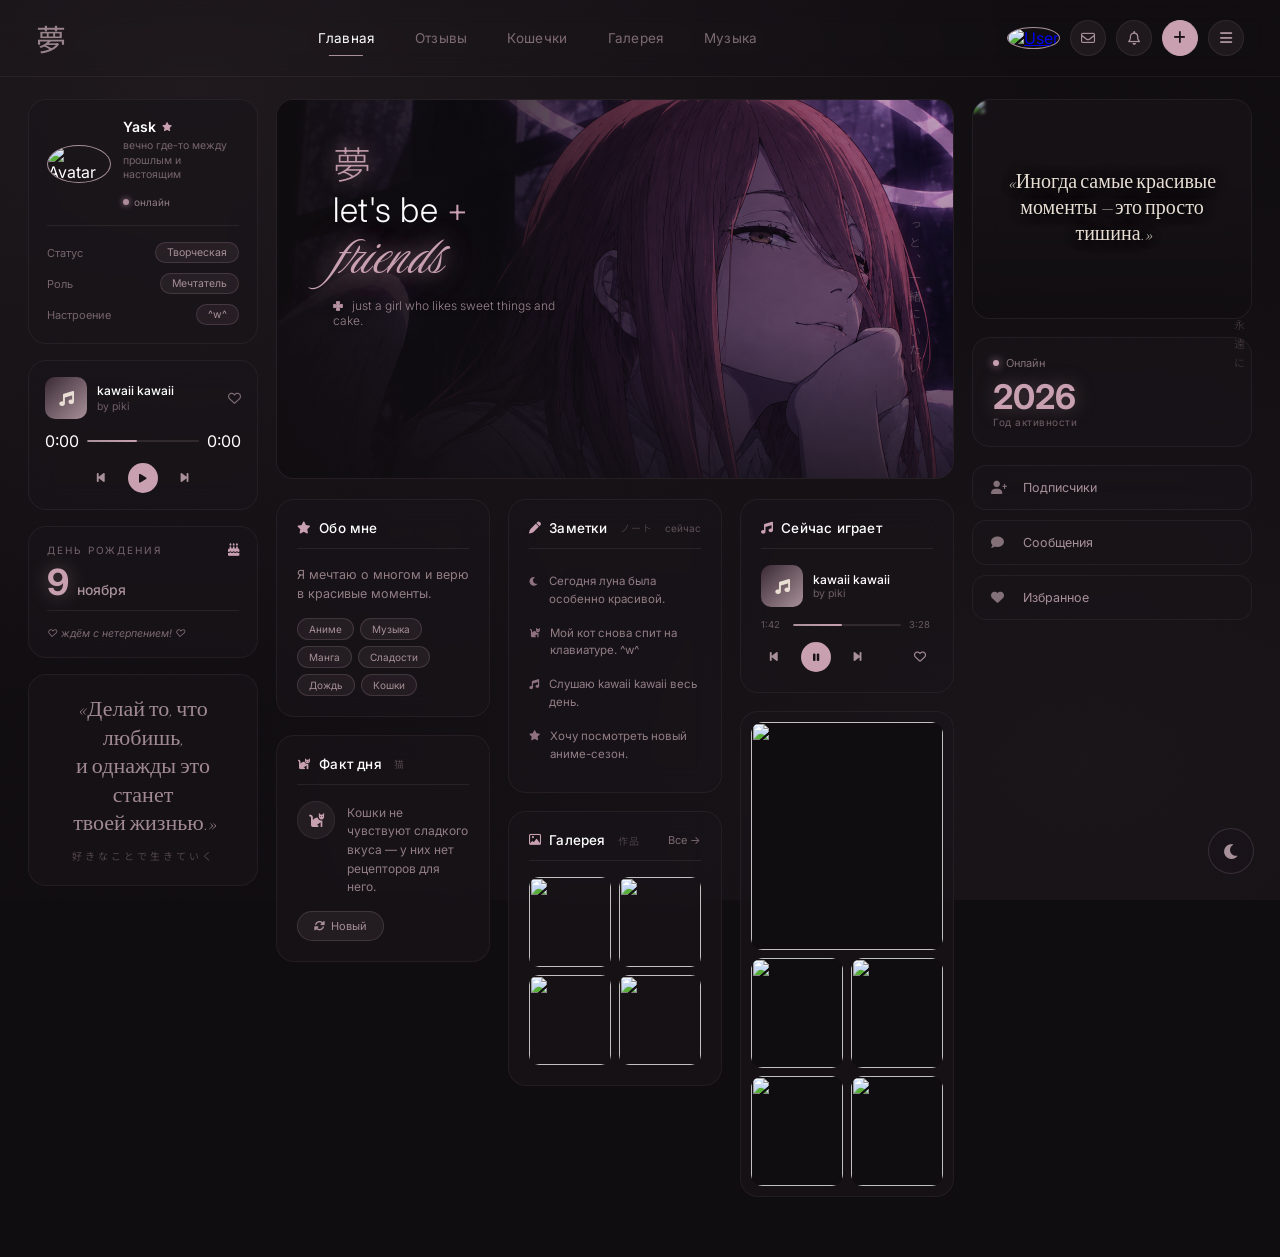
==== index.html @ bf07553a "Initial deploy" ====
<!DOCTYPE html>
<html lang="ru">
<head>
    <meta charset="UTF-8">
    <meta name="viewport" content="width=device-width, initial-scale=1.0">
    <title>yask.ru</title>
    <link rel="stylesheet" href="style.css">
    <link rel="stylesheet" href="https://cdnjs.cloudflare.com/ajax/libs/font-awesome/6.0.0/css/all.min.css">
<link href="https://fonts.googleapis.com/css2?family=Inter:wght@300;400;500;600;700;800&family=Luxurious+Script&family=Noto+Sans+JP:wght@300;400;500;700&family=Montserrat:ital,wght@0,300;0,400;0,500;1,300;1,400&display=swap" rel="stylesheet"></head>
<body>

    <!-- ВЕРХНЕЕ МЕНЮ -->
    <header class="top-nav">
        <div class="nav-logo">夢</div>
        <nav class="nav-links">
            <a href="index.html" class="active">Главная</a>
            <a href="feedback.html">Отзывы</a>
            <a href="cats.html">Кошечки</a>
            <a href="works.html">Галерея</a>
            <a href="music.html">Музыка</a>
        </nav>
        <div class="nav-icons-right">
            <a href="https://t.me/yaskim" target="_blank" class="nav-user">
                <img src="https://i.pinimg.com/736x/97/19/ef/9719ef5065170cc64667f3db2b44e492.jpg" alt="User">
            </a>
            <button class="nav-icon-btn"><i class="fa-regular fa-envelope"></i></button>
            <button class="nav-icon-btn"><i class="fa-regular fa-bell"></i></button>
            <button class="nav-icon-btn accent"><i class="fa-solid fa-plus"></i></button>
            <button class="nav-icon-btn"><i class="fa-solid fa-bars"></i></button>
        </div>
    </header>

    <!-- ОСНОВНАЯ СЕТКА -->
    <main class="layout">

        <!-- ЛЕВАЯ КОЛОНКА -->
        <aside class="col-left">

            <!-- Профиль -->
            <div class="card profile-card">
                <div class="profile-top">
                    <div class="profile-avatar">
                        <img src="https://i.pinimg.com/736x/97/19/ef/9719ef5065170cc64667f3db2b44e492.jpg" alt="Avatar">
                    </div>
                    <div class="profile-info">
                        <h3 class="profile-name">Yask <i class="fa-solid fa-star"></i></h3>
                        <p class="profile-sub">вечно где-то между<br>прошлым и настоящим</p>
                        <span class="profile-online"><span class="dot"></span> онлайн</span>
                    </div>
                </div>
                <div class="profile-rows">
                    <div class="profile-row">
                        <span class="profile-label">Статус</span>
                        <span class="profile-tag">Творческая</span>
                    </div>
                    <div class="profile-row">
                        <span class="profile-label">Роль</span>
                        <span class="profile-tag">Мечтатель</span>
                    </div>
                    <div class="profile-row">
                        <span class="profile-label">Настроение</span>
                        <span class="profile-tag">^w^</span>
                    </div>
                </div>
            </div>

            <!-- Мини-плеер -->
            <div class="card mini-player" id="player1">
    <div class="mini-player-top">
        <div class="mini-player-cover"><i class="fa-solid fa-music"></i></div>
        <div class="mini-player-info">
            <span class="mini-player-title">kawaii kawaii</span>
            <span class="mini-player-artist">by piki</span>
        </div>
        <button class="icon-heart" data-heart><i class="fa-regular fa-heart"></i></button>
    </div>
    <div class="mini-player-progress">
        <span class="time-current">0:00</span>
        <div class="progress-bar" data-progress>
            <div class="progress-fill" data-fill></div>
        </div>
        <span class="time-total">0:00</span>
    </div>
    <div class="mini-player-controls">
        <button data-rewind><i class="fa-solid fa-backward-step"></i></button>
        <button class="play-main" data-play><i class="fa-solid fa-play"></i></button>
        <button data-forward><i class="fa-solid fa-forward-step"></i></button>
    </div>
    <audio data-audio src="music.mp3" preload="metadata"></audio>
</div>
            <!-- День рождения -->
            <div class="card birthday-card">
                <div class="birthday-header">
                    <span class="birthday-label-top">День рождения</span>
                    <i class="fa-solid fa-cake-candles"></i>
                </div>
                <div class="birthday-body">
                    <span class="birthday-day">9</span>
                    <span class="birthday-month">ноября</span>
                </div>
                <div class="birthday-footer">
                    <span class="birthday-hint">♡ ждём с нетерпением! ♡</span>
                </div>
            </div>

            <!-- Цитата -->
            <div class="card quote-card">
                <p class="quote-text">«Делай то, что любишь,<br>и однажды это станет<br>твоей жизнью.»</p>
                <p class="quote-jp">好きなことで生きていく</p>
            </div>

        </aside>

        <!-- ЦЕНТР -->
        <section class="col-center">

            <!-- HERO -->
            <div class="card hero-card">
                <div class="hero-image">
                    <img src="angel.png" alt="Anime Girl">
                </div>
                <div class="hero-overlay"></div>
                <div class="hero-content">
                    <span class="hero-kanji">夢</span>
                    <h1 class="hero-title">
                        let's be <span class="plus">+</span><br>
                        <em>friends</em>
                    </h1>
                    <p class="hero-desc">
                        <i class="fa-solid fa-clover"></i> just a girl who likes sweet things and cake.
                    </p>
                </div>
                <span class="hero-jp-vertical">ずっと、一緒にいたい</span>
            </div>

            <!-- СЕТКА КАРТОЧЕК — 3 независимые колонки -->
            <div class="cards-grid">

                <!-- Колонка 1 -->
                <div class="cards-col">
                    <div class="card about-card">
                        <div class="card-header">
                            <h3><i class="fa-solid fa-star"></i> Обо мне</h3>
                        </div>
                        <p class="card-text">Я мечтаю о многом и верю в красивые моменты.</p>
                        <div class="tag-row">
                            <span class="tag">Аниме</span>
                            <span class="tag">Музыка</span>
                            <span class="tag">Манга</span>
                            <span class="tag">Сладости</span>
                            <span class="tag">Дождь</span>
                            <span class="tag">Кошки</span>
                        </div>
                    </div>

                    <div class="card fact-card">
                        <div class="card-header">
                            <h3><i class="fa-solid fa-cat"></i> Факт дня <span class="jp-small">猫</span></h3>
                        </div>
                        <div class="fact-content">
                            <div class="fact-icon"><i class="fa-solid fa-cat"></i></div>
                            <p id="catFact" class="fact-text">Загрузка...</p>
                        </div>
                        <button id="newFactBtn" class="mini-btn">
                            <i class="fa-solid fa-rotate"></i> Новый
                        </button>
                    </div>
                </div>

                <!-- Колонка 2 -->
                <div class="cards-col">
                    <div class="card notes-card">
                        <div class="card-header">
                            <h3><i class="fa-solid fa-pen"></i> Заметки <span class="jp-small">ノート</span></h3>
                            <span class="mood-date">сейчас</span>
                        </div>
                        <ul class="notes-list">
                            <li><i class="fa-solid fa-moon"></i><span>Сегодня луна была особенно красивой.</span></li>
                            <li><i class="fa-solid fa-cat"></i><span>Мой кот снова спит на клавиатуре. ^w^</span></li>
                            <li><i class="fa-solid fa-music"></i><span>Слушаю kawaii kawaii весь день.</span></li>
                            <li><i class="fa-solid fa-star"></i><span>Хочу посмотреть новый аниме-сезон.</span></li>
                        </ul>
                    </div>

                    <div class="card gallery-mini-card">
                        <div class="card-header">
                            <h3><i class="fa-regular fa-image"></i> Галерея <span class="jp-small">作品</span></h3>
                            <a href="works.html">Все →</a>
                        </div>
                        <div class="gallery-mini">
                            <img src="https://i.pinimg.com/736x/92/74/35/927435e7ad4c301eea0b18de6740e740.jpg" alt="">
                            <img src="catt.jpg" alt="">
                            <img src="https://i.pinimg.com/736x/71/31/e2/7131e2a60fdc64a0f6c1dd07cbc8ec4d.jpg" alt="">
                            <img src="https://i.pinimg.com/1200x/ab/93/06/ab9306bd7a73b975d4379823caff45ff.jpg" alt="">
                        </div>
                    </div>
                </div>

                <!-- Колонка 3 -->
                <div class="cards-col">
                    <div class="card music-card">
                        <div class="card-header">
                            <h3><i class="fa-solid fa-music"></i> Сейчас играет</h3>
                        </div>
                        <div class="music-info">
                            <div class="music-cover"><i class="fa-solid fa-music"></i></div>
                            <div>
                                <span class="music-title">kawaii kawaii</span>
                                <span class="music-artist">by piki</span>
                            </div>
                        </div>
                        <div class="music-progress">
                            <span class="time">1:42</span>
                            <div class="progress-bar"><div class="progress-fill"></div></div>
                            <span class="time">3:28</span>
                        </div>
                        <div class="music-controls">
                            <button><i class="fa-solid fa-backward-step"></i></button>
                            <button class="play-main"><i class="fa-solid fa-pause"></i></button>
                            <button><i class="fa-solid fa-forward-step"></i></button>
                            <button class="heart-btn"><i class="fa-regular fa-heart"></i></button>
                        </div>
                    </div>

                    <div class="card media-card">
                        <div class="media-collage">
                            <img src="https://i.pinimg.com/736x/86/98/aa/8698aa00cd136ac34e628525097d9b67.jpg" alt="">
                            <img src="https://i.pinimg.com/736x/39/50/83/395083543940bdd0cf8cd9ce36986295.jpg" alt="">
                            <img src="https://i.pinimg.com/736x/ca/0b/49/ca0b498acf1d50328a1e82da1fd59455.jpg" alt="">
                            <img src="https://i.pinimg.com/736x/41/4c/36/414c36d285d39fd68883fa45a52402f0.jpg" alt="">
                            <img src="https://i.pinimg.com/736x/54/f7/b5/54f7b5b711bfaa30ad44fefb198fc1ca.jpg" alt="">
                        </div>
                    </div>
                </div>

            </div>
        </section>

        <!-- ПРАВАЯ КОЛОНКА -->
        <aside class="col-right">

            <!-- Карточка-цитата с картинкой -->
            <div class="card side-quote-card">
                <img src="https://i.pinimg.com/1200x/50/18/bb/5018bb7fb9d5b1cc622db67d7bb0ca31.jpg" alt="">
                <div class="side-quote-overlay"></div>
                <p class="side-quote-text">«Иногда самые красивые моменты — это просто тишина.»</p>
            </div>

            <!-- Статус -->
            <div class="card stats-card">
                <div class="stats-row">
                    <span class="stats-dot"></span>
                    <span class="stats-label">Онлайн</span>
                </div>
                <div class="stats-big">
                    <span class="stats-num">2026</span>
                    <span class="stats-sub">Год активности</span>
                </div>
            </div>

            <!-- Кнопки -->
            <div class="side-actions">
                <button class="side-action">
                    <i class="fa-solid fa-user-plus"></i>
                    <span>Подписчики</span>
                </button>
                <button class="side-action">
                    <i class="fa-solid fa-comment"></i>
                    <span>Сообщения</span>
                </button>
                <button class="side-action">
                    <i class="fa-solid fa-heart"></i>
                    <span>Избранное</span>
                </button>
            </div>

            <!-- Вертикальный текст -->
            <div class="side-vertical-jp">永遠に</div>

        </aside>

    </main>

    <!-- Мобильное меню -->
    <aside class="mobile-nav">
        <a href="index.html" class="active"><i class="fa-solid fa-house"></i></a>
        <a href="feedback.html"><i class="fa-solid fa-comment-dots"></i></a>
        <a href="cats.html"><i class="fa-solid fa-paw"></i></a>
        <a href="works.html"><i class="fa-solid fa-feather"></i></a>
        <a href="music.html"><i class="fa-solid fa-music"></i></a>
    </aside>

    <div id="themeToggle" title="Сменить тему">
        <i class="fa-solid fa-moon" id="themeIcon"></i>
    </div>

    <button id="scrollTop" title="Наверх">
        <i class="fa-solid fa-arrow-up"></i>
    </button>

    <script src="script.js"></script>
</body>
</html>
---- style.css ----
/* ============================================ */
/* ПАЛИТРА — тёмная японская эстетика          */
/* ============================================ */
:root {
    --midnight:   #1a1418;
    --twilight:   #3a2a35;
    --lavender:   #a89098;
    --rose:       #c8a0b0;
    --cream:      #e8ded4;

    --dark-bg:    #100d10;
    --dark-card:  #1a141a;
    --dark-border:#2a2028;

    --card-bg:    rgba(26, 20, 26, 0.65);
    --card-border:rgba(200, 168, 180, 0.08);
    --card-radius:18px;

    --border-soft:  rgba(200, 168, 180, 0.1);
    --border-hover: rgba(200, 168, 180, 0.18);
    --tint-soft:    rgba(200, 168, 180, 0.08);
    --tint-hover:   rgba(200, 168, 180, 0.15);
    --tint-strong:  rgba(200, 168, 180, 0.25);
    --overlay-dark: rgba(16, 13, 16, 0.9);
    --overlay-mid:  rgba(16, 13, 16, 0.5);
    --overlay-soft: rgba(16, 13, 16, 0.85);
}

* {
    margin: 0;
    padding: 0;
    box-sizing: border-box;
    font-family: 'Inter', sans-serif;
}

body {
    background: var(--dark-bg);
    background-image:
        radial-gradient(ellipse at 15% 10%, rgba(200, 160, 176, 0.08) 0%, transparent 55%),
        radial-gradient(ellipse at 85% 85%, rgba(168, 144, 152, 0.06) 0%, transparent 55%);
    background-attachment: fixed;
    color: #fff;
    min-height: 100vh;
    overflow-x: hidden;
    position: relative;
}

body::before {
    content: '';
    position: fixed;
    inset: 0;
    pointer-events: none;
    z-index: 1;
    opacity: 0.35;
    background-image: url("data:image/svg+xml;utf8,<svg xmlns='http://www.w3.org/2000/svg' width='120' height='120'><filter id='n'><feTurbulence type='fractalNoise' baseFrequency='0.9' numOctaves='2' stitchTiles='stitch'/><feColorMatrix values='0 0 0 0 0.78 0 0 0 0 0.62 0 0 0 0 0.68 0 0 0 0.06 0'/></filter><rect width='100%' height='100%' filter='url(%23n)'/></svg>");
    mix-blend-mode: overlay;
}

/* ============================================ */
/* ВЕРХНЕЕ МЕНЮ                                */
/* ============================================ */
.top-nav {
    display: flex;
    justify-content: space-between;
    align-items: center;
    padding: 16px 36px;
    background: transparent;
    border-bottom: 1px solid var(--card-border);
    position: sticky;
    top: 0;
    z-index: 1000;
    backdrop-filter: blur(12px);
}

.nav-logo {
    font-family: 'Noto Sans JP', serif;
    font-size: 30px;
    color: var(--lavender);
    opacity: 0.9;
    font-weight: 400;
    letter-spacing: 2px;
}

.nav-links { display: flex; gap: 40px; }

.nav-links a {
    color: var(--lavender);
    text-decoration: none;
    font-size: 13.5px;
    font-weight: 400;
    padding: 8px 0;
    position: relative;
    transition: 0.3s;
    opacity: 0.7;
    letter-spacing: 0.3px;
}

.nav-links a:hover, .nav-links a.active { color: #fff; opacity: 1; }

.nav-links a::after {
    content: '';
    position: absolute;
    bottom: -2px;
    left: 50%;
    transform: translateX(-50%);
    width: 0;
    height: 1px;
    background: var(--lavender);
    transition: 0.3s;
}

.nav-links a:hover::after, .nav-links a.active::after { width: 60%; }

.nav-icons-right { display: flex; align-items: center; gap: 10px; }

.nav-icon-btn {
    width: 36px; height: 36px;
    border-radius: 50%;
    background: var(--tint-soft);
    border: 1px solid var(--border-soft);
    color: var(--lavender);
    font-size: 14px;
    cursor: pointer;
    display: flex; align-items: center; justify-content: center;
    transition: 0.3s;
}

.nav-icon-btn:hover {
    background: var(--tint-hover);
    color: #fff;
}

.nav-icon-btn.accent {
    background: var(--rose);
    color: var(--midnight);
    border-color: var(--rose);
}

.nav-user img {
    width: 36px; height: 36px;
    border-radius: 50%;
    border: 1.5px solid var(--lavender);
    object-fit: cover;
}

/* ============================================ */
/* ОСНОВНАЯ СЕТКА                              */
/* ============================================ */
.layout {
    display: grid;
    grid-template-columns: 240px 1fr 320px;
    gap: 22px;
    padding: 24px 36px 60px;
    max-width: 1700px;
    margin: 0 auto;
    align-items: start;
    position: relative;
    z-index: 2;
}

/* ============================================ */
/* КАРТОЧКА                                    */
/* ============================================ */
.card {
    background: var(--card-bg);
    border: 1px solid var(--card-border);
    border-radius: var(--card-radius);
    padding: 20px;
    backdrop-filter: blur(14px);
    transition: 0.4s;
    position: relative;
    overflow: hidden;
    display: flex;
    flex-direction: column;
}

.card:hover {
    border-color: var(--border-hover);
    box-shadow: 0 0 30px rgba(200, 160, 176, 0.06);
}

.card-header {
    display: flex;
    justify-content: space-between;
    align-items: center;
    padding-bottom: 12px;
    margin-bottom: 16px;
    border-bottom: 1px solid var(--border-soft);
}

.card-header h3 {
    font-size: 13.5px;
    font-weight: 500;
    color: #fff;
    display: flex; align-items: center; gap: 8px;
    letter-spacing: 0.2px;
}

.card-header h3 i { color: var(--rose); font-size: 12px; }

.card-header a {
    color: var(--lavender);
    text-decoration: none;
    font-size: 11px;
    font-weight: 400;
    opacity: 0.7;
    transition: 0.3s;
}

.card-header a:hover { color: var(--rose); opacity: 1; }

.jp-small {
    font-family: 'Noto Sans JP', serif;
    color: var(--lavender);
    font-size: 10px;
    opacity: 0.5;
    font-weight: 300;
    margin-left: 4px;
    letter-spacing: 1px;
}

.card-text {
    color: var(--lavender);
    font-size: 12.5px;
    line-height: 1.55;
    margin-bottom: 14px;
    opacity: 0.85;
}

/* ============================================ */
/* ЛЕВАЯ КОЛОНКА                               */
/* ============================================ */
.col-left { display: flex; flex-direction: column; gap: 16px; }

.profile-card { padding: 18px; }

.profile-top {
    display: flex;
    gap: 12px;
    align-items: center;
    margin-bottom: 16px;
    padding-bottom: 16px;
    border-bottom: 1px solid var(--border-soft);
}

.profile-avatar img {
    width: 54px; height: 54px;
    border-radius: 50%;
    border: 1.5px solid var(--lavender);
    object-fit: cover;
}

.profile-name {
    font-size: 14px;
    font-weight: 600;
    color: #fff;
    margin-bottom: 4px;
    display: flex; align-items: center; gap: 6px;
}

.profile-name i { font-size: 9px; color: var(--rose); }

.profile-sub {
    font-size: 10.5px;
    color: var(--lavender);
    opacity: 0.65;
    line-height: 1.4;
    margin-bottom: 6px;
}

.profile-online {
    font-size: 10px;
    color: var(--lavender);
    display: inline-flex;
    align-items: center;
    gap: 5px;
    opacity: 0.85;
}

.profile-online .dot {
    width: 6px; height: 6px;
    border-radius: 50%;
    background: var(--rose);
    box-shadow: 0 0 6px var(--rose);
    animation: dotPulse 2s infinite;
}

@keyframes dotPulse {
    0%, 100% { opacity: 1; box-shadow: 0 0 6px var(--rose); }
    50%      { opacity: 0.5; box-shadow: 0 0 12px var(--rose); }
}

.profile-rows { display: flex; flex-direction: column; gap: 10px; }

.profile-row {
    display: flex;
    justify-content: space-between;
    align-items: center;
}

.profile-label { font-size: 11px; color: var(--lavender); opacity: 0.65; }

.profile-tag {
    background: var(--tint-soft);
    color: var(--lavender);
    font-size: 10.5px;
    font-weight: 400;
    padding: 3px 11px;
    border-radius: 12px;
    border: 1px solid var(--border-hover);
}

/* Мини-плеер */
.mini-player { padding: 16px; }

.mini-player-top {
    display: flex; align-items: center; gap: 10px;
    margin-bottom: 12px;
}

.mini-player-cover {
    width: 42px; height: 42px;
    border-radius: 10px;
    background: linear-gradient(135deg, var(--twilight), var(--lavender));
    display: flex; align-items: center; justify-content: center;
    color: var(--cream);
    font-size: 15px;
    flex-shrink: 0;
}

.mini-player-info { display: flex; flex-direction: column; gap: 2px; flex: 1; }

.mini-player-title { color: #fff; font-size: 12px; font-weight: 500; }
.mini-player-artist { color: var(--lavender); font-size: 10.5px; opacity: 0.6; }

.icon-heart {
    background: transparent;
    border: none;
    color: var(--lavender);
    font-size: 13px;
    cursor: pointer;
    opacity: 0.7;
    transition: 0.3s;
}

.icon-heart:hover { color: var(--rose); opacity: 1; }

.mini-player-progress, .music-progress {
    display: flex; align-items: center; gap: 8px;
    margin-bottom: 12px;
}

.time { font-size: 9.5px; color: var(--lavender); opacity: 0.55; min-width: 24px; }

.progress-bar {
    flex: 1;
    height: 2px;
    background: var(--tint-hover);
    border-radius: 10px;
    overflow: hidden;
}

.progress-fill {
    width: 45%;
    height: 100%;
    background: linear-gradient(90deg, var(--lavender), var(--rose));
    border-radius: 10px;
}

.mini-player-controls, .music-controls {
    display: flex; align-items: center; justify-content: center; gap: 14px;
}

.mini-player-controls button, .music-controls button {
    background: transparent;
    border: none;
    color: var(--lavender);
    font-size: 12px;
    cursor: pointer;
    width: 26px; height: 26px;
    border-radius: 50%;
    display: flex; align-items: center; justify-content: center;
    transition: 0.3s;
}

.mini-player-controls button:hover, .music-controls button:hover {
    color: #fff;
}

.mini-player-controls .play-main, .music-controls .play-main {
    background: var(--rose);
    color: var(--midnight);
    width: 30px; height: 30px;
    font-size: 10px;
}

.mini-player-controls .play-main:hover, .music-controls .play-main:hover {
    background: var(--lavender);
    color: var(--midnight);
}

/* День рождения */
.birthday-card { padding: 16px 18px; }

.birthday-header {
    display: flex; justify-content: space-between; align-items: center;
    margin-bottom: 8px;
}

.birthday-label-top {
    font-size: 10px;
    letter-spacing: 2px;
    text-transform: uppercase;
    color: var(--lavender);
    opacity: 0.65;
    font-weight: 400;
}

.birthday-header i { color: var(--rose); font-size: 13px; }

.birthday-body {
    display: flex; align-items: baseline; gap: 8px;
    margin-bottom: 10px;
}

.birthday-day {
    font-size: 36px;
    font-weight: 700;
    color: var(--rose);
    line-height: 1;
    text-shadow: 0 0 20px rgba(200, 160, 176, 0.4);
}

.birthday-month { font-size: 14px; font-weight: 500; color: var(--lavender); }

.birthday-footer { padding-top: 10px; border-top: 1px solid var(--border-soft); }

.birthday-hint { font-size: 10.5px; color: var(--lavender); opacity: 0.7; font-style: italic; }

/* Цитата */
.quote-card { text-align: center; padding: 22px 16px; }

.quote-text {
    font-family: 'Luxurious Script', cursive;
    font-size: 22px;
    color: var(--lavender);
    line-height: 1.3;
    margin-bottom: 8px;
    opacity: 0.95;
    font-weight: 400;
}

.quote-jp {
    font-family: 'Noto Sans JP', serif;
    font-size: 10px;
    color: var(--lavender);
    opacity: 0.4;
    letter-spacing: 3px;
}

/* ============================================ */
/* ЦЕНТР                                       */
/* ============================================ */
.col-center { display: flex; flex-direction: column; gap: 20px; min-width: 0; }

/* HERO */
.hero-card {
    position: relative;
    height: 380px;
    padding: 0;
    overflow: hidden;
    display: flex;
    align-items: center;
}

.hero-image { position: absolute; inset: 0; z-index: 1; }

.hero-image img {
    width: 100%; height: 100%;
    object-fit: cover;
    object-position: center 25%;
}

.hero-overlay {
    position: absolute; inset: 0; z-index: 2;
    background:
        linear-gradient(90deg,
            rgba(16, 13, 16, 0.95) 0%,
            rgba(16, 13, 16, 0.65) 35%,
            rgba(16, 13, 16, 0.15) 60%,
            transparent 80%),
        linear-gradient(180deg, transparent 60%, rgba(16, 13, 16, 0.6) 100%);
}

.hero-content {
    position: relative;
    z-index: 3;
    padding: 44px 0 44px 56px;
    max-width: 42%;
    margin-right: auto;
}

.hero-kanji {
    font-family: 'Noto Sans JP', serif;
    font-size: 38px;
    color: var(--rose);
    opacity: 0.95;
    display: block;
    margin-bottom: 10px;
    font-weight: 300;
    line-height: 1;
    text-shadow:
        0 0 20px rgba(200, 160, 176, 0.55),
        0 0 40px rgba(200, 160, 176, 0.25),
        0 2px 8px rgba(0, 0, 0, 0.6);

}
.hero-title {
    font-size: 34px;
    line-height: 1.05;
    font-weight: 300;
    color: #fff;
    margin-bottom: 14px;
    letter-spacing: 0.5px;

}

.hero-title .plus {
    font-weight: 300;
    color: var(--rose);
}

.hero-title em {
    font-family: 'Luxurious Script', cursive;
    font-style: normal;
    font-weight: 400;
    color: var(--rose);
    font-size: 64px;
    line-height: 0.85;
    display: inline-block;
    margin-top: 2px;
    text-shadow:
        0 0 22px rgba(200, 160, 176, 0.75),
        0 0 45px rgba(200, 160, 176, 0.35),
        0 2px 12px rgba(0, 0, 0, 0.5);
}

.hero-desc {
    font-size: 12px;
    color: var(--lavender);
    opacity: 0.9;
    font-weight: 300;
    text-shadow: 0 1px 8px rgba(0, 0, 0, 0.6);
}

.hero-desc i { color: var(--rose); margin-right: 6px; font-size: 10px; }

.hero-jp-vertical {
    position: absolute;
    right: 30px;
    top: 50%;
    transform: translateY(-50%);
    writing-mode: vertical-rl;
    font-family: 'Noto Sans JP', serif;
    font-size: 12px;
    color: var(--lavender);
    opacity: 0.5;
    letter-spacing: 6px;
    z-index: 3;
    font-weight: 300;
}

/* ============================================ */
/* СЕТКА КАРТОЧЕК — 3 независимые колонки       */
/* ============================================ */
.cards-grid {
    display: grid;
    grid-template-columns: repeat(3, 1fr);
    gap: 18px;
    align-items: start;
}

.cards-col {
    display: flex;
    flex-direction: column;
    gap: 18px;
    min-width: 0;
}

.cards-col .card {
    width: 100%;
}

/* Обо мне */
.tag-row { display: flex; flex-wrap: wrap; gap: 6px; }

.tag {
    background: var(--tint-soft);
    color: var(--lavender);
    font-size: 10px;
    font-weight: 400;
    padding: 4px 11px;
    border-radius: 20px;
    border: 1px solid var(--border-hover);
    transition: 0.3s;
    cursor: pointer;
}

.tag:hover {
    background: rgba(200, 160, 176, 0.2);
    color: var(--rose);
    border-color: rgba(200, 160, 176, 0.4);
}

/* Медиа */
.media-card {
    padding: 10px;
    justify-content: center;
}

.media-collage {
    display: grid;
    grid-template-columns: 1fr 1fr;
    grid-auto-rows: 110px;
    gap: 8px;
}

.media-collage img {
    width: 100%;
    height: 100%;
    object-fit: cover;
    border-radius: 12px;
    transition: 0.4s;
    cursor: pointer;
    display: block;
    background: var(--dark-bg);
}

.media-collage img:hover {
    opacity: 0.85;
    transform: scale(1.02);
}

.media-collage img:nth-child(1) {
    grid-column: span 2;
    grid-row: span 2;
}

/* Музыка */
.music-info {
    display: flex; align-items: center; gap: 10px;
    margin-bottom: 12px;
}

.music-cover {
    width: 42px; height: 42px;
    border-radius: 10px;
    background: linear-gradient(135deg, var(--twilight), var(--lavender));
    display: flex; align-items: center; justify-content: center;
    color: var(--cream);
    font-size: 15px;
    flex-shrink: 0;
}

.music-title { display: block; color: #fff; font-size: 12px; font-weight: 500; }
.music-artist { display: block; color: var(--lavender); font-size: 10.5px; opacity: 0.6; }

.heart-btn { margin-left: auto; }

/* Факт дня */
.fact-card { display: flex; flex-direction: column; }

.fact-content {
    display: flex; align-items: flex-start; gap: 12px;
    margin-bottom: 14px;
    flex-grow: 1;
}

.fact-icon {
    width: 38px; height: 38px;
    border-radius: 50%;
    background: var(--tint-soft);
    border: 1px solid var(--border-soft);
    display: flex; align-items: center; justify-content: center;
    color: var(--rose);
    font-size: 15px;
    flex-shrink: 0;
}

.fact-text {
    font-size: 12px;
    color: var(--lavender);
    line-height: 1.55;
    padding-top: 3px;
    opacity: 0.85;
}

.mini-btn {
    background: var(--tint-soft);
    color: var(--lavender);
    border: 1px solid var(--border-hover);
    padding: 7px 16px;
    border-radius: 20px;
    font-size: 11px;
    font-weight: 400;
    cursor: pointer;
    display: inline-flex; align-items: center; gap: 6px;
    transition: 0.3s;
    align-self: flex-start;
}

.mini-btn:hover {
    background: rgba(200, 160, 176, 0.15);
    color: var(--rose);
    border-color: rgba(200, 160, 176, 0.35);
}

/* Заметки */
.notes-list { list-style: none; }

.notes-list li {
    display: flex; align-items: flex-start; gap: 10px;
    padding: 8px 0;
    font-size: 11.5px;
    color: var(--lavender);
    line-height: 1.55;
    opacity: 0.85;
}

.notes-list li i {
    color: var(--rose);
    font-size: 10px;
    margin-top: 3px;
    flex-shrink: 0;
    opacity: 0.8;
}

.mood-date { font-size: 10px; color: var(--lavender); opacity: 0.5; }

/* Галерея мини */
.gallery-mini {
    display: grid;
    grid-template-columns: repeat(2, 1fr);
    gap: 8px;
}

.gallery-mini img {
    width: 100%;
    height: 90px;
    object-fit: cover;
    border-radius: 10px;
    transition: 0.4s;
    cursor: pointer;
}

.gallery-mini img:hover {
    opacity: 0.85;
    transform: scale(1.03);
}

/* ============================================ */
/* ПРАВАЯ КОЛОНКА                              */
/* ============================================ */
.col-right {
    display: flex;
    flex-direction: column;
    gap: 18px;
    position: relative;
}

.side-quote-card {
    height: 220px;
    padding: 0;
    overflow: hidden;
    display: flex;
    align-items: flex-end;
    justify-content: center;
}

.side-quote-card img {
    position: absolute;
    inset: 0;
    width: 100%;
    height: 100%;
    object-fit: cover;
    z-index: 1;
    filter: blur(1.5px) brightness(0.65) saturate(0.9);
    transform: scale(1.05);   /* чтобы размытие не давало прозрачных краёв */
}

.side-quote-overlay {
    position: absolute;
    inset: 0;
    z-index: 2;
    background: linear-gradient(180deg, transparent 30%, var(--overlay-soft) 100%);
}

.side-quote-text {
    position: relative;
    z-index: 3;
    padding: 18px 20px;
    font-family: 'Luxurious Script', cursive;
    font-size: 20px;
    color: var(--cream);
    line-height: 1.3;
    text-align: center;
    opacity: 1;
    text-shadow: 0 1px 8px rgba(0, 0, 0, 0.7), 0 0 16px rgba(0, 0, 0, 0.4);
}

.stats-card { padding: 18px 20px; }

.stats-row {
    display: flex; align-items: center; gap: 7px;
    margin-bottom: 10px;
}

.stats-dot {
    width: 6px; height: 6px;
    border-radius: 50%;
    background: var(--rose);
    box-shadow: 0 0 8px var(--rose);
    animation: pulse 2s infinite;
}

@keyframes pulse {
    0%, 100% { opacity: 1; }
    50% { opacity: 0.4; }
}

.stats-label { font-size: 11px; color: var(--lavender); opacity: 0.75; }

.stats-big { display: flex; flex-direction: column; gap: 2px; }

.stats-num {
    font-size: 34px;
    font-weight: 700;
    color: var(--rose);
    line-height: 1;
    text-shadow: 0 0 20px rgba(200, 160, 176, 0.35);
}

.stats-sub {
    font-size: 10px;
    color: var(--lavender);
    opacity: 0.6;
    letter-spacing: 0.5px;
}

.side-actions { display: flex; flex-direction: column; gap: 10px; }

.side-action {
    display: flex; align-items: center; gap: 14px;
    padding: 14px 18px;
    background: var(--card-bg);
    border: 1px solid var(--card-border);
    border-radius: 14px;
    color: var(--lavender);
    font-size: 12.5px;
    font-weight: 400;
    cursor: pointer;
    transition: 0.3s;
    font-family: inherit;
    text-align: left;
    backdrop-filter: blur(14px);
}

.side-action i { font-size: 13px; opacity: 0.75; width: 18px; }

.side-action:hover {
    background: var(--tint-soft);
    border-color: var(--border-hover);
    color: #fff;
    transform: translateX(-3px);
}

.side-action:hover i { color: var(--rose); }

.side-vertical-jp {
    position: absolute;
    right: 4px;
    top: 42%;
    writing-mode: vertical-rl;
    font-family: 'Noto Sans JP', serif;
    font-size: 11px;
    color: var(--lavender);
    opacity: 0.35;
    letter-spacing: 8px;
    font-weight: 300;
    pointer-events: none;
    animation: floatSide 6s ease-in-out infinite;
}

@keyframes floatSide {
    0%, 100% { transform: translateY(0); opacity: 0.3; }
    50%      { transform: translateY(-8px); opacity: 0.5; }
}

/* ============================================ */
/* КНОПКИ СИСТЕМНЫЕ                            */
/* ============================================ */
#themeToggle {
    position: fixed;
    bottom: 26px; right: 26px;
    width: 46px; height: 46px;
    background: rgba(26, 20, 26, 0.85);
    backdrop-filter: blur(10px);
    border: 1px solid var(--border-hover);
    border-radius: 50%;
    display: flex; align-items: center; justify-content: center;
    cursor: pointer;
    z-index: 1000;
    transition: 0.3s;
}

#themeToggle i { color: var(--lavender); font-size: 17px; pointer-events: none; }
#themeToggle:hover { background: var(--lavender); }
#themeToggle:hover i { color: var(--midnight); }

#scrollTop {
    position: fixed;
    bottom: 88px; left: 26px;
    width: 40px; height: 40px;
    border-radius: 50%;
    background: var(--lavender);
    color: var(--midnight);
    border: none;
    cursor: pointer;
    display: none;
    align-items: center; justify-content: center;
    font-size: 14px;
    z-index: 999;
    transition: 0.3s;
}

#scrollTop:hover { background: var(--rose); }
#scrollTop.visible { display: flex; }

.mobile-nav { display: none; }

/* ============================================ */
/* СВЕТЛАЯ ТЕМА                                */
/* ============================================ */
body[data-theme="light"] {
    background: #fcfdf9;
    background-image:
        radial-gradient(ellipse at 15% 10%, rgba(220, 172, 194, 0.25) 0%, transparent 50%),
        radial-gradient(ellipse at 85% 85%, rgba(225, 162, 170, 0.2) 0%, transparent 50%);
    color: #6f595b;
}

body[data-theme="light"]::before { opacity: 0; }

body[data-theme="light"] .top-nav { border-bottom-color: rgba(111, 89, 91, 0.1); }

body[data-theme="light"] .card,
body[data-theme="light"] .side-action {
    background: rgba(250, 231, 207, 0.75);
    border-color: rgba(220, 172, 194, 0.3);
}

body[data-theme="light"] .nav-links a,
body[data-theme="light"] .nav-logo,
body[data-theme="light"] .profile-label,
body[data-theme="light"] .card-text,
body[data-theme="light"] .fact-text,
body[data-theme="light"] .notes-list li,
body[data-theme="light"] .mini-player-artist,
body[data-theme="light"] .music-artist,
body[data-theme="light"] .stats-label,
body[data-theme="light"] .stats-sub,
body[data-theme="light"] .side-action,
body[data-theme="light"] .time,
body[data-theme="light"] .mood-date,
body[data-theme="light"] .quote-text,
body[data-theme="light"] .profile-sub,
body[data-theme="light"] .birthday-label-top,
body[data-theme="light"] .birthday-month,
body[data-theme="light"] .birthday-hint,
body[data-theme="light"] .hero-desc {
    color: #6f595b;
}

body[data-theme="light"] .profile-name,
body[data-theme="light"] .mini-player-title,
body[data-theme="light"] .music-title,
body[data-theme="light"] .card-header h3,
body[data-theme="light"] .hero-title {
    color: #6f595b;
}

body[data-theme="light"] .profile-tag,
body[data-theme="light"] .tag,
body[data-theme="light"] .mini-btn {
    background: rgba(220, 172, 194, 0.2);
    color: #6f595b;
    border-color: rgba(220, 172, 194, 0.4);
}

body[data-theme="light"] #themeToggle {
    background: rgba(253, 253, 249, 0.9);
    border-color: rgba(220, 172, 194, 0.4);
}

body[data-theme="light"] #themeToggle i { color: #6f595b; }
body[data-theme="light"] #themeToggle:hover { background: #d19cb8; }
body[data-theme="light"] #themeToggle:hover i { color: #fcfdf9; }

/* ============================================ */
/* АДАПТАЦИЯ                                   */
/* ============================================ */
@media screen and (max-width: 1400px) {
    .layout { grid-template-columns: 230px 1fr 280px; gap: 18px; padding: 22px 28px 60px; }
}

@media screen and (max-width: 1200px) {
    .layout { grid-template-columns: 230px 1fr; }
    .col-right {
        grid-column: 1 / -1;
        flex-direction: row;
        flex-wrap: wrap;
    }
    .col-right > * { flex: 1; min-width: 240px; }
    .side-actions { flex-direction: row; }
    .side-vertical-jp { display: none; }
    .side-quote-card { height: 180px; }
}

@media screen and (max-width: 900px) {
    .cards-grid { grid-template-columns: repeat(2, 1fr); }
}

@media screen and (max-width: 768px) {
    .top-nav { display: none; }

    .mobile-nav {
        display: flex;
        position: fixed;
        bottom: 0; left: 0;
        width: 100%;
        height: 62px;
        background: rgba(26, 20, 26, 0.95);
        backdrop-filter: blur(20px);
        border-top: 1px solid var(--card-border);
        justify-content: space-around;
        align-items: center;
        z-index: 1000;
    }

    .mobile-nav a {
        color: var(--lavender);
        font-size: 20px;
        text-decoration: none;
        padding: 10px;
        opacity: 0.7;
        transition: 0.3s;
    }

    .mobile-nav a.active, .mobile-nav a:hover { color: var(--rose); opacity: 1; }

    .layout {
        grid-template-columns: 1fr;
        padding: 16px 16px 90px;
        gap: 16px;
    }

    .col-left { order: 2; }
    .col-center { order: 1; }
    .col-right { order: 3; flex-direction: column; }

    .cards-grid { grid-template-columns: 1fr; }

    .hero-card { height: 320px; }
    .hero-content { padding: 24px; max-width: 100%; }
    .hero-title { font-size: 26px; }
    .hero-title em { font-size: 46px; }
    .hero-kanji { font-size: 30px; }
    .hero-jp-vertical { display: none; }

    #themeToggle { bottom: 78px; right: 16px; width: 44px; height: 44px; }
    #scrollTop { bottom: 132px; left: 16px; width: 40px; height: 40px; }

    .side-actions { flex-direction: column; }
}
/* Тонкая декоративная полоска у карточек */
.card::before {
    content: '';
    position: absolute;
    top: 0;
    left: 20px;
    right: 20px;
    height: 1px;
    background: linear-gradient(90deg,
        transparent,
        rgba(200, 160, 176, 0.25),
        transparent);
    opacity: 0;
    transition: 0.5s;
    z-index: 2;
    pointer-events: none;
}

.card:hover::before {
    opacity: 1;
}
@keyframes glowPulse {
    0%, 100% {
        text-shadow:
            0 0 22px rgba(200, 160, 176, 0.75),
            0 0 45px rgba(200, 160, 176, 0.35),
            0 2px 12px rgba(0, 0, 0, 0.5);
    }
    50% {
        text-shadow:
            0 0 30px rgba(200, 160, 176, 0.95),
            0 0 60px rgba(200, 160, 176, 0.5),
            0 2px 12px rgba(0, 0, 0, 0.5);
    }
}

.hero-title em {
    animation: glowPulse 4s ease-in-out infinite;
}
/* Мягкое свечение снизу карточки при ховере */
.card::after {
    content: '';
    position: absolute;
    bottom: 0;
    left: 15%;
    right: 15%;
    height: 1px;
    background: linear-gradient(90deg,
        transparent,
        rgba(200, 160, 176, 0.5),
        transparent);
    opacity: 0;
    transition: 0.5s;
    pointer-events: none;
}

.card:hover::after {
    opacity: 1;
}
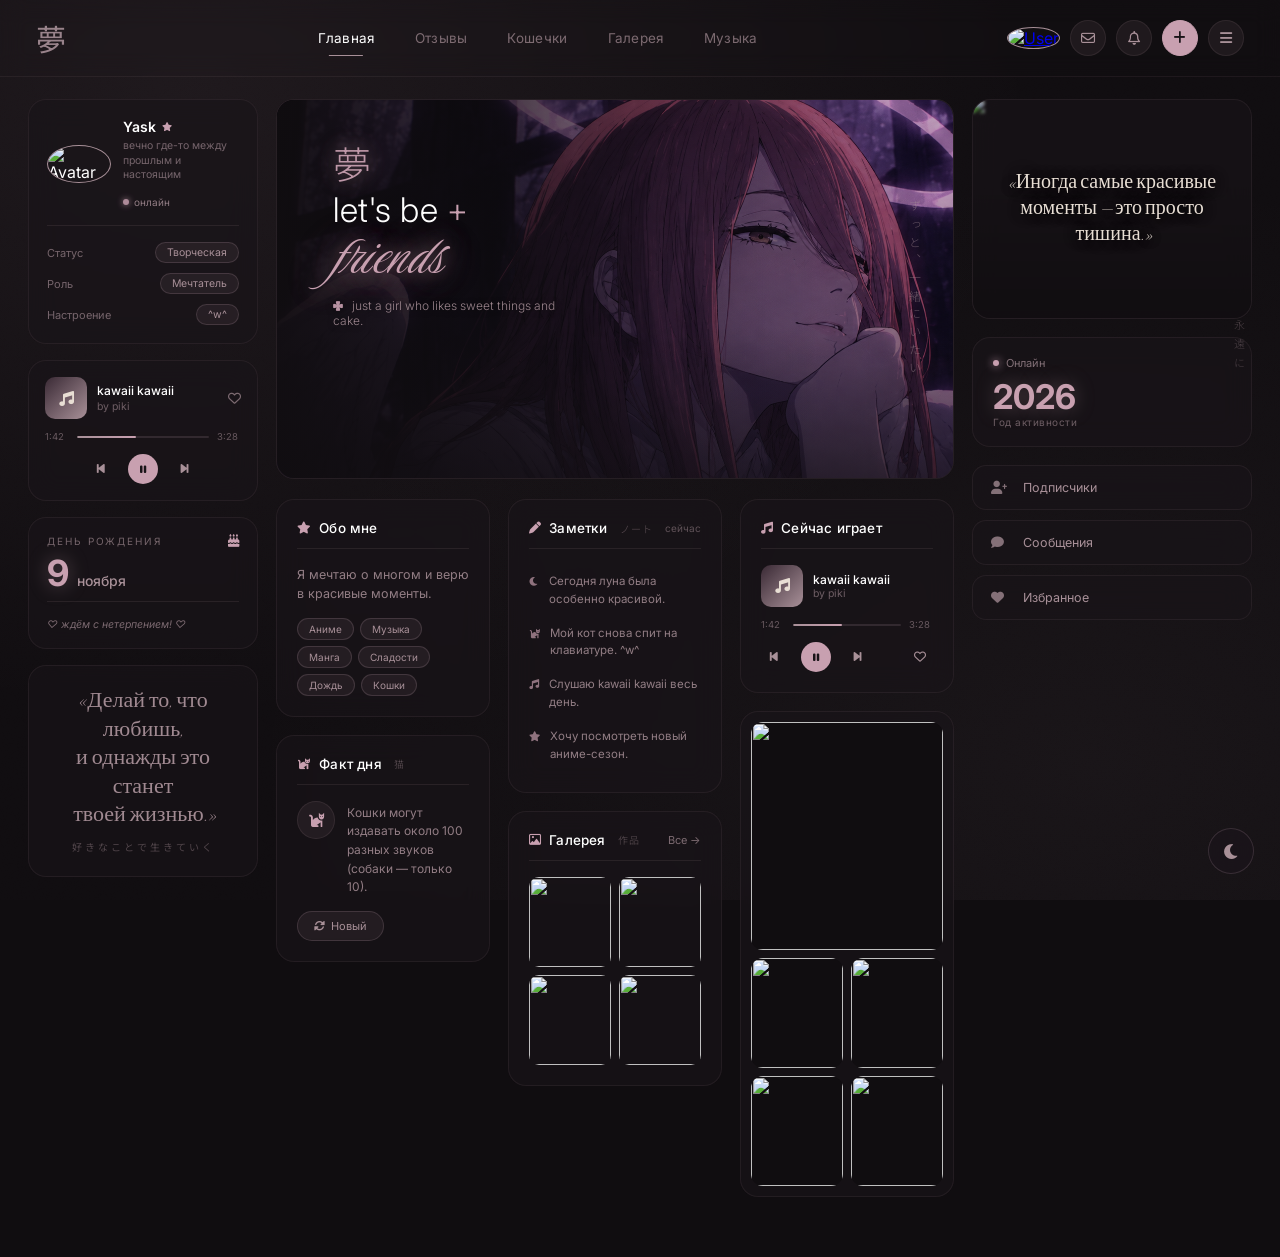
==== commit 78b4e076: "update player" ====
--- a/index.html
+++ b/index.html
@@ -65,29 +65,27 @@
             </div>
 
             <!-- Мини-плеер -->
-            <div class="card mini-player" id="player1">
-    <div class="mini-player-top">
-        <div class="mini-player-cover"><i class="fa-solid fa-music"></i></div>
-        <div class="mini-player-info">
-            <span class="mini-player-title">kawaii kawaii</span>
-            <span class="mini-player-artist">by piki</span>
-        </div>
-        <button class="icon-heart" data-heart><i class="fa-regular fa-heart"></i></button>
-    </div>
-    <div class="mini-player-progress">
-        <span class="time-current">0:00</span>
-        <div class="progress-bar" data-progress>
-            <div class="progress-fill" data-fill></div>
-        </div>
-        <span class="time-total">0:00</span>
-    </div>
-    <div class="mini-player-controls">
-        <button data-rewind><i class="fa-solid fa-backward-step"></i></button>
-        <button class="play-main" data-play><i class="fa-solid fa-play"></i></button>
-        <button data-forward><i class="fa-solid fa-forward-step"></i></button>
-    </div>
-    <audio data-audio src="music.mp3" preload="metadata"></audio>
-</div>
+            <div class="card mini-player">
+                <div class="mini-player-top">
+                    <div class="mini-player-cover"><i class="fa-solid fa-music"></i></div>
+                    <div class="mini-player-info">
+                        <span class="mini-player-title">kawaii kawaii</span>
+                        <span class="mini-player-artist">by piki</span>
+                    </div>
+                    <button class="icon-heart"><i class="fa-regular fa-heart"></i></button>
+                </div>
+                <div class="mini-player-progress">
+                    <span class="time">1:42</span>
+                    <div class="progress-bar"><div class="progress-fill"></div></div>
+                    <span class="time">3:28</span>
+                </div>
+                <div class="mini-player-controls">
+                    <button><i class="fa-solid fa-backward-step"></i></button>
+                    <button class="play-main"><i class="fa-solid fa-pause"></i></button>
+                    <button><i class="fa-solid fa-forward-step"></i></button>
+                </div>
+            </div>
+
             <!-- День рождения -->
             <div class="card birthday-card">
                 <div class="birthday-header">
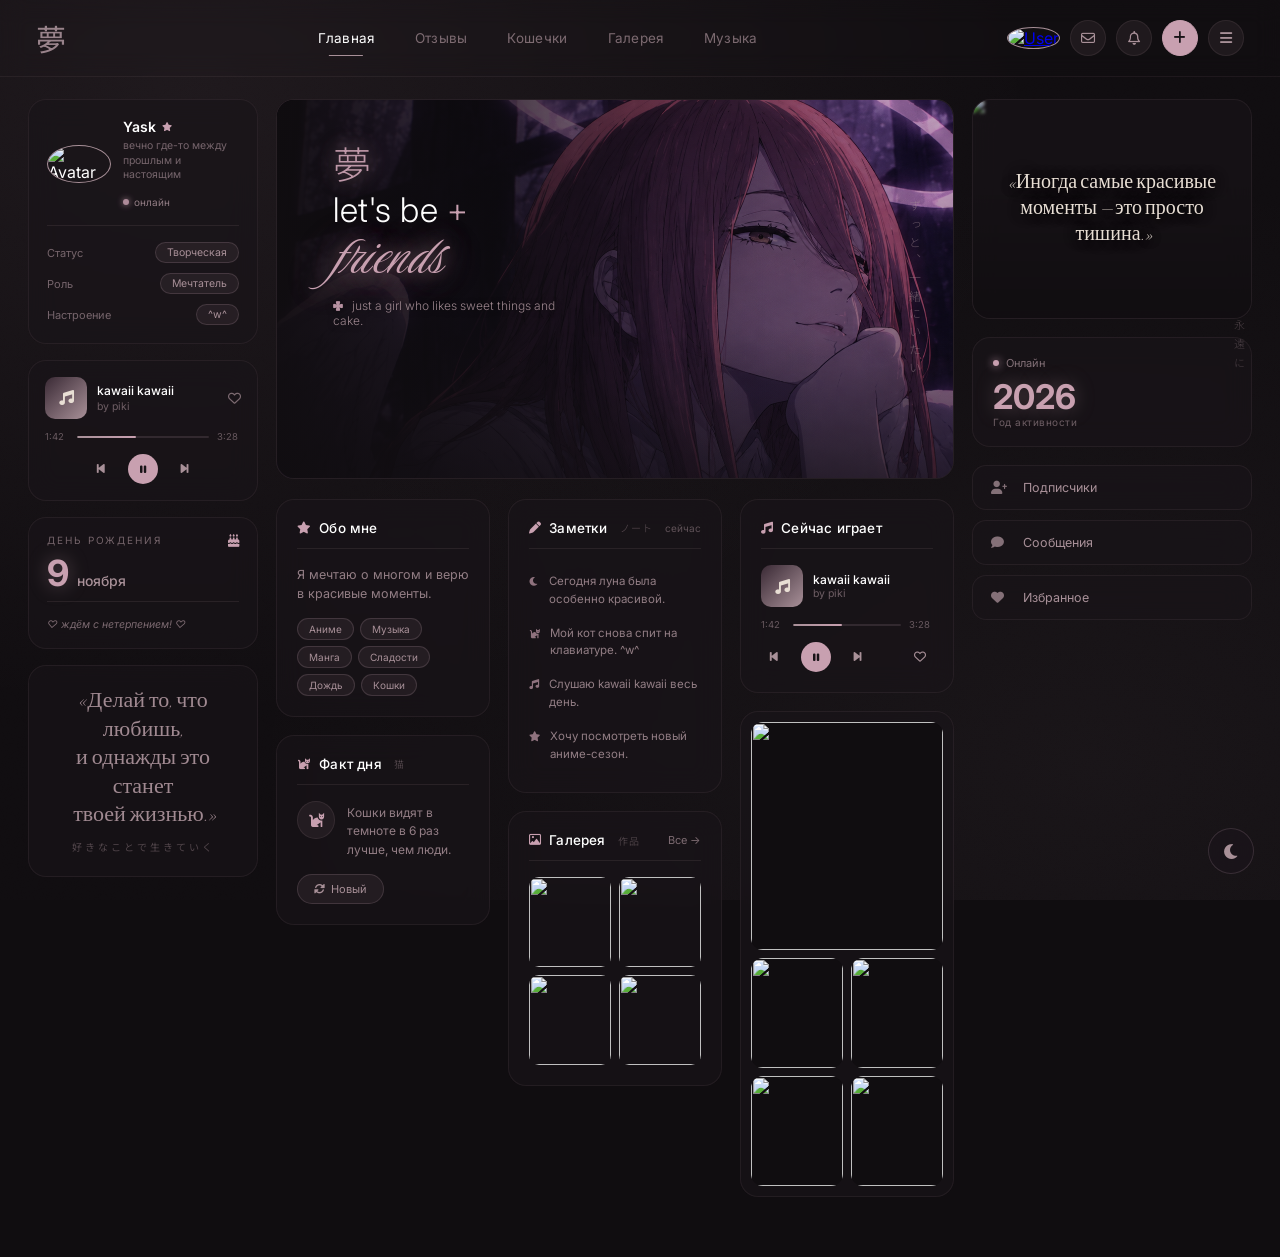
==== commit 87708429: "Initial deploy" ====
--- a/index.html
+++ b/index.html
@@ -1,6 +1,7 @@
 <!DOCTYPE html>
 <html lang="ru">
 <head>
+    <link rel="icon" type="gffmrf.jpg" href="gffmrf.jpg">
     <meta charset="UTF-8">
     <meta name="viewport" content="width=device-width, initial-scale=1.0">
     <title>yask.ru</title>
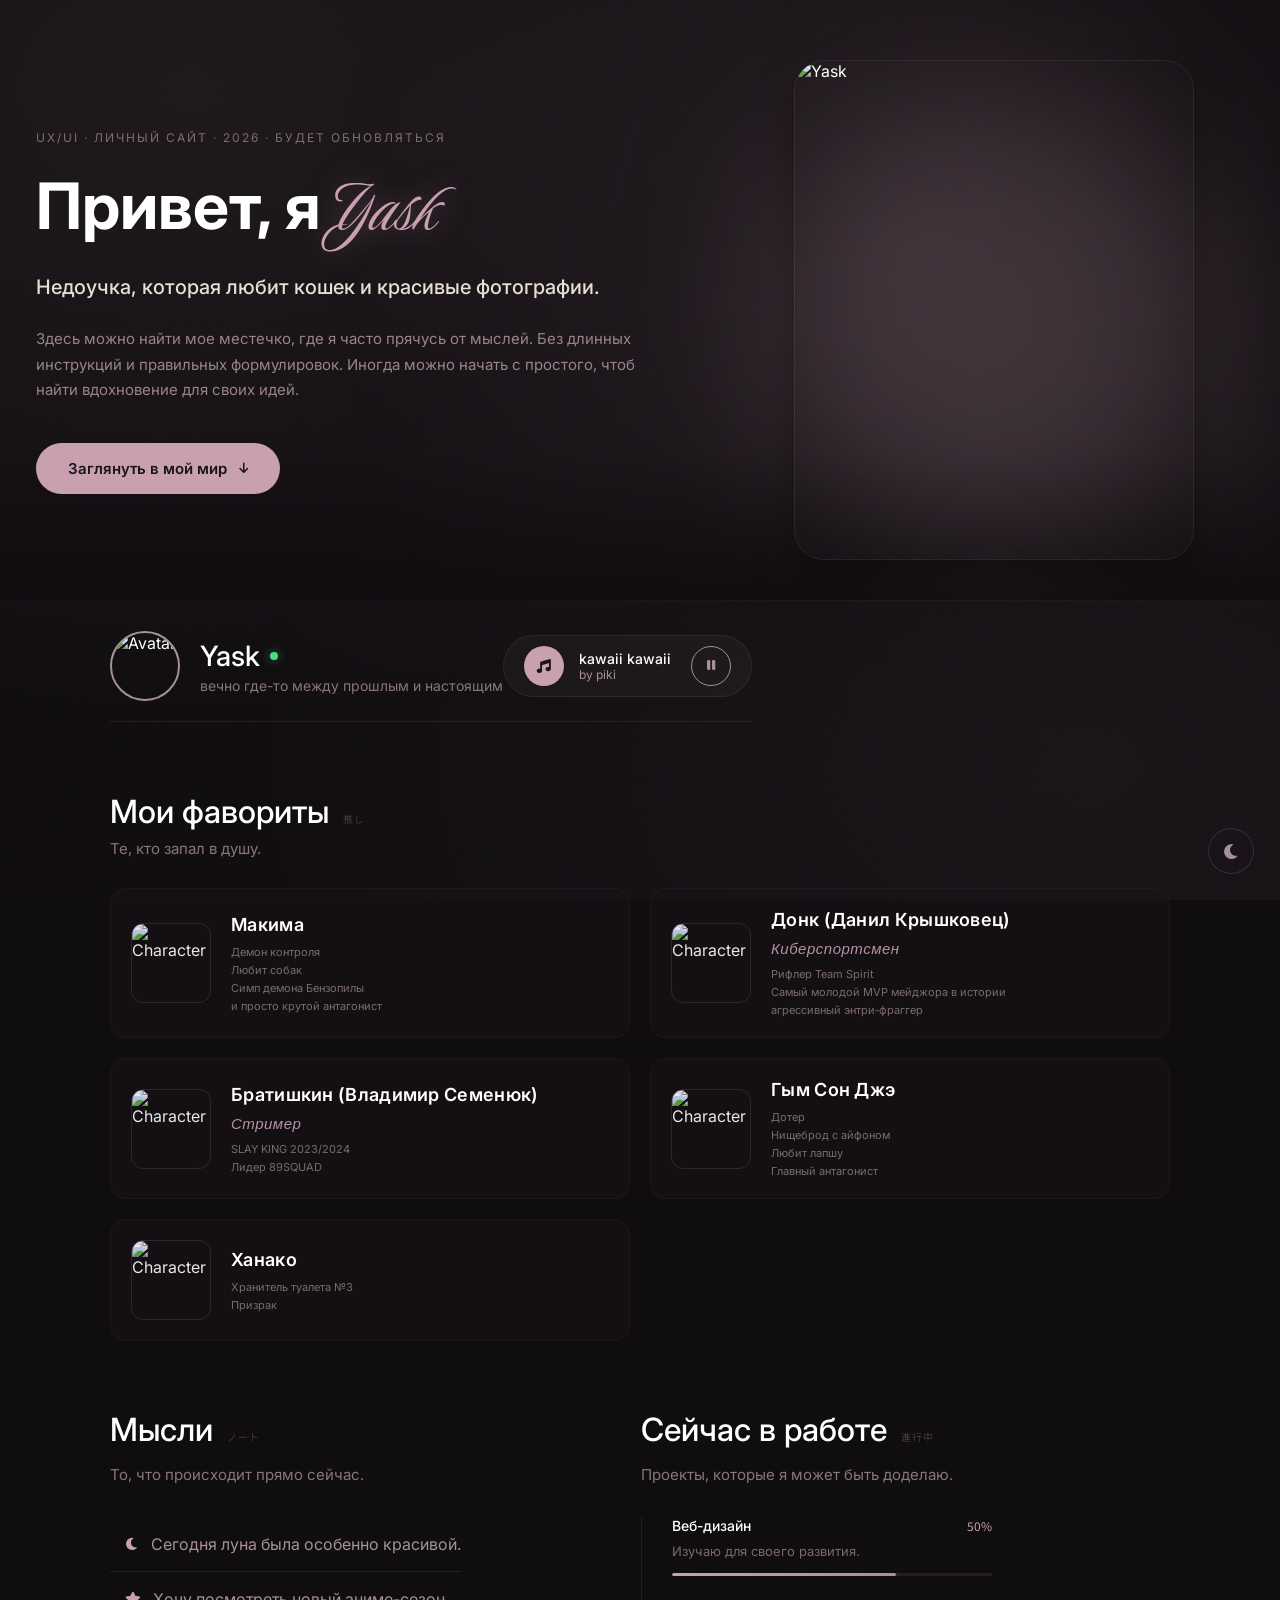
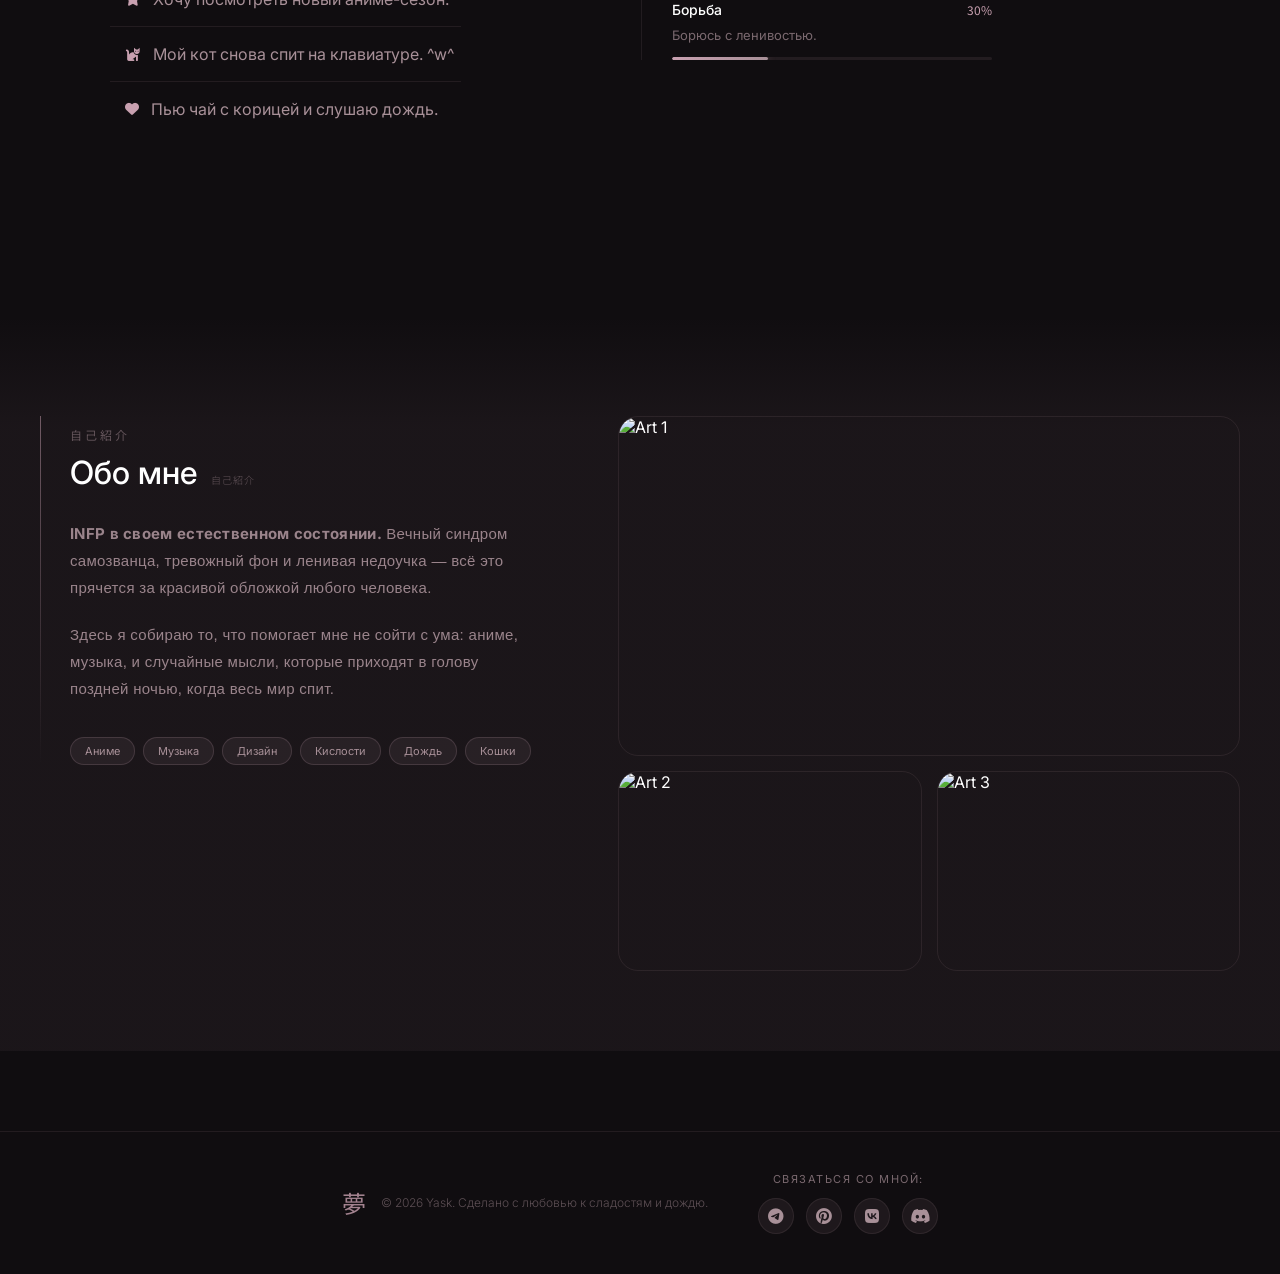
==== commit e7ece29e: "initial deploy" ====
--- a/index.html
+++ b/index.html
@@ -10,275 +10,268 @@
 <link href="https://fonts.googleapis.com/css2?family=Inter:wght@300;400;500;600;700;800&family=Luxurious+Script&family=Noto+Sans+JP:wght@300;400;500;700&family=Montserrat:ital,wght@0,300;0,400;0,500;1,300;1,400&display=swap" rel="stylesheet"></head>
 <body>
 
-    <!-- ВЕРХНЕЕ МЕНЮ -->
-    <header class="top-nav">
-        <div class="nav-logo">夢</div>
-        <nav class="nav-links">
-            <a href="index.html" class="active">Главная</a>
-            <a href="feedback.html">Отзывы</a>
-            <a href="cats.html">Кошечки</a>
-            <a href="works.html">Галерея</a>
-            <a href="music.html">Музыка</a>
-        </nav>
-        <div class="nav-icons-right">
-            <a href="https://t.me/yaskim" target="_blank" class="nav-user">
-                <img src="https://i.pinimg.com/736x/97/19/ef/9719ef5065170cc64667f3db2b44e492.jpg" alt="User">
-            </a>
-            <button class="nav-icon-btn"><i class="fa-regular fa-envelope"></i></button>
-            <button class="nav-icon-btn"><i class="fa-regular fa-bell"></i></button>
-            <button class="nav-icon-btn accent"><i class="fa-solid fa-plus"></i></button>
-            <button class="nav-icon-btn"><i class="fa-solid fa-bars"></i></button>
-        </div>
-    </header>
-
-    <!-- ОСНОВНАЯ СЕТКА -->
-    <main class="layout">
-
-        <!-- ЛЕВАЯ КОЛОНКА -->
-        <aside class="col-left">
-
-            <!-- Профиль -->
-            <div class="card profile-card">
-                <div class="profile-top">
-                    <div class="profile-avatar">
-                        <img src="https://i.pinimg.com/736x/97/19/ef/9719ef5065170cc64667f3db2b44e492.jpg" alt="Avatar">
-                    </div>
-                    <div class="profile-info">
-                        <h3 class="profile-name">Yask <i class="fa-solid fa-star"></i></h3>
-                        <p class="profile-sub">вечно где-то между<br>прошлым и настоящим</p>
-                        <span class="profile-online"><span class="dot"></span> онлайн</span>
-                    </div>
-                </div>
-                <div class="profile-rows">
-                    <div class="profile-row">
-                        <span class="profile-label">Статус</span>
-                        <span class="profile-tag">Творческая</span>
-                    </div>
-                    <div class="profile-row">
-                        <span class="profile-label">Роль</span>
-                        <span class="profile-tag">Мечтатель</span>
-                    </div>
-                    <div class="profile-row">
-                        <span class="profile-label">Настроение</span>
-                        <span class="profile-tag">^w^</span>
-                    </div>
-                </div>
-            </div>
-
-            <!-- Мини-плеер -->
-            <div class="card mini-player">
-                <div class="mini-player-top">
-                    <div class="mini-player-cover"><i class="fa-solid fa-music"></i></div>
-                    <div class="mini-player-info">
-                        <span class="mini-player-title">kawaii kawaii</span>
-                        <span class="mini-player-artist">by piki</span>
-                    </div>
-                    <button class="icon-heart"><i class="fa-regular fa-heart"></i></button>
-                </div>
-                <div class="mini-player-progress">
-                    <span class="time">1:42</span>
-                    <div class="progress-bar"><div class="progress-fill"></div></div>
-                    <span class="time">3:28</span>
-                </div>
-                <div class="mini-player-controls">
-                    <button><i class="fa-solid fa-backward-step"></i></button>
-                    <button class="play-main"><i class="fa-solid fa-pause"></i></button>
-                    <button><i class="fa-solid fa-forward-step"></i></button>
-                </div>
-            </div>
-
-            <!-- День рождения -->
-            <div class="card birthday-card">
-                <div class="birthday-header">
-                    <span class="birthday-label-top">День рождения</span>
-                    <i class="fa-solid fa-cake-candles"></i>
-                </div>
-                <div class="birthday-body">
-                    <span class="birthday-day">9</span>
-                    <span class="birthday-month">ноября</span>
-                </div>
-                <div class="birthday-footer">
-                    <span class="birthday-hint">♡ ждём с нетерпением! ♡</span>
-                </div>
-            </div>
-
-            <!-- Цитата -->
-            <div class="card quote-card">
-                <p class="quote-text">«Делай то, что любишь,<br>и однажды это станет<br>твоей жизнью.»</p>
-                <p class="quote-jp">好きなことで生きていく</p>
-            </div>
-
-        </aside>
-
-        <!-- ЦЕНТР -->
-        <section class="col-center">
-
-            <!-- HERO -->
-            <div class="card hero-card">
-                <div class="hero-image">
-                    <img src="angel.png" alt="Anime Girl">
-                </div>
-                <div class="hero-overlay"></div>
-                <div class="hero-content">
-                    <span class="hero-kanji">夢</span>
-                    <h1 class="hero-title">
-                        let's be <span class="plus">+</span><br>
-                        <em>friends</em>
-                    </h1>
-                    <p class="hero-desc">
-                        <i class="fa-solid fa-clover"></i> just a girl who likes sweet things and cake.
-                    </p>
-                </div>
-                <span class="hero-jp-vertical">ずっと、一緒にいたい</span>
-            </div>
-
-            <!-- СЕТКА КАРТОЧЕК — 3 независимые колонки -->
-            <div class="cards-grid">
-
-                <!-- Колонка 1 -->
-                <div class="cards-col">
-                    <div class="card about-card">
-                        <div class="card-header">
-                            <h3><i class="fa-solid fa-star"></i> Обо мне</h3>
-                        </div>
-                        <p class="card-text">Я мечтаю о многом и верю в красивые моменты.</p>
-                        <div class="tag-row">
-                            <span class="tag">Аниме</span>
-                            <span class="tag">Музыка</span>
-                            <span class="tag">Манга</span>
-                            <span class="tag">Сладости</span>
-                            <span class="tag">Дождь</span>
-                            <span class="tag">Кошки</span>
-                        </div>
-                    </div>
-
-                    <div class="card fact-card">
-                        <div class="card-header">
-                            <h3><i class="fa-solid fa-cat"></i> Факт дня <span class="jp-small">猫</span></h3>
-                        </div>
-                        <div class="fact-content">
-                            <div class="fact-icon"><i class="fa-solid fa-cat"></i></div>
-                            <p id="catFact" class="fact-text">Загрузка...</p>
-                        </div>
-                        <button id="newFactBtn" class="mini-btn">
-                            <i class="fa-solid fa-rotate"></i> Новый
-                        </button>
-                    </div>
-                </div>
-
-                <!-- Колонка 2 -->
-                <div class="cards-col">
-                    <div class="card notes-card">
-                        <div class="card-header">
-                            <h3><i class="fa-solid fa-pen"></i> Заметки <span class="jp-small">ノート</span></h3>
-                            <span class="mood-date">сейчас</span>
-                        </div>
-                        <ul class="notes-list">
-                            <li><i class="fa-solid fa-moon"></i><span>Сегодня луна была особенно красивой.</span></li>
-                            <li><i class="fa-solid fa-cat"></i><span>Мой кот снова спит на клавиатуре. ^w^</span></li>
-                            <li><i class="fa-solid fa-music"></i><span>Слушаю kawaii kawaii весь день.</span></li>
-                            <li><i class="fa-solid fa-star"></i><span>Хочу посмотреть новый аниме-сезон.</span></li>
-                        </ul>
-                    </div>
-
-                    <div class="card gallery-mini-card">
-                        <div class="card-header">
-                            <h3><i class="fa-regular fa-image"></i> Галерея <span class="jp-small">作品</span></h3>
-                            <a href="works.html">Все →</a>
-                        </div>
-                        <div class="gallery-mini">
-                            <img src="https://i.pinimg.com/736x/92/74/35/927435e7ad4c301eea0b18de6740e740.jpg" alt="">
-                            <img src="catt.jpg" alt="">
-                            <img src="https://i.pinimg.com/736x/71/31/e2/7131e2a60fdc64a0f6c1dd07cbc8ec4d.jpg" alt="">
-                            <img src="https://i.pinimg.com/1200x/ab/93/06/ab9306bd7a73b975d4379823caff45ff.jpg" alt="">
-                        </div>
-                    </div>
-                </div>
-
-                <!-- Колонка 3 -->
-                <div class="cards-col">
-                    <div class="card music-card">
-                        <div class="card-header">
-                            <h3><i class="fa-solid fa-music"></i> Сейчас играет</h3>
-                        </div>
-                        <div class="music-info">
-                            <div class="music-cover"><i class="fa-solid fa-music"></i></div>
-                            <div>
-                                <span class="music-title">kawaii kawaii</span>
-                                <span class="music-artist">by piki</span>
-                            </div>
-                        </div>
-                        <div class="music-progress">
-                            <span class="time">1:42</span>
-                            <div class="progress-bar"><div class="progress-fill"></div></div>
-                            <span class="time">3:28</span>
-                        </div>
-                        <div class="music-controls">
-                            <button><i class="fa-solid fa-backward-step"></i></button>
-                            <button class="play-main"><i class="fa-solid fa-pause"></i></button>
-                            <button><i class="fa-solid fa-forward-step"></i></button>
-                            <button class="heart-btn"><i class="fa-regular fa-heart"></i></button>
-                        </div>
-                    </div>
-
-                    <div class="card media-card">
-                        <div class="media-collage">
-                            <img src="https://i.pinimg.com/736x/86/98/aa/8698aa00cd136ac34e628525097d9b67.jpg" alt="">
-                            <img src="https://i.pinimg.com/736x/39/50/83/395083543940bdd0cf8cd9ce36986295.jpg" alt="">
-                            <img src="https://i.pinimg.com/736x/ca/0b/49/ca0b498acf1d50328a1e82da1fd59455.jpg" alt="">
-                            <img src="https://i.pinimg.com/736x/41/4c/36/414c36d285d39fd68883fa45a52402f0.jpg" alt="">
-                            <img src="https://i.pinimg.com/736x/54/f7/b5/54f7b5b711bfaa30ad44fefb198fc1ca.jpg" alt="">
-                        </div>
-                    </div>
-                </div>
-
-            </div>
-        </section>
-
-        <!-- ПРАВАЯ КОЛОНКА -->
-        <aside class="col-right">
-
-            <!-- Карточка-цитата с картинкой -->
-            <div class="card side-quote-card">
-                <img src="https://i.pinimg.com/1200x/50/18/bb/5018bb7fb9d5b1cc622db67d7bb0ca31.jpg" alt="">
-                <div class="side-quote-overlay"></div>
-                <p class="side-quote-text">«Иногда самые красивые моменты — это просто тишина.»</p>
-            </div>
-
-            <!-- Статус -->
-            <div class="card stats-card">
-                <div class="stats-row">
-                    <span class="stats-dot"></span>
-                    <span class="stats-label">Онлайн</span>
-                </div>
-                <div class="stats-big">
-                    <span class="stats-num">2026</span>
-                    <span class="stats-sub">Год активности</span>
-                </div>
-            </div>
-
-            <!-- Кнопки -->
-            <div class="side-actions">
-                <button class="side-action">
-                    <i class="fa-solid fa-user-plus"></i>
-                    <span>Подписчики</span>
-                </button>
-                <button class="side-action">
-                    <i class="fa-solid fa-comment"></i>
-                    <span>Сообщения</span>
-                </button>
-                <button class="side-action">
+<!-- НОВЫЙ БЛОК: БЫСТРОЕ ЗНАКОМСТВО (по референсу) -->
+<section class="intro-hero">
+    <div class="intro-hero-container">
+        <div class="intro-text">
+            <span class="intro-tag">UX/UI · Личный сайт · 2026 · Будет обновляться</span>
+            <h1 class="intro-title">Привет, я <span class="intro-name">Yask</span></h1>
+            <p class="intro-subtitle">Недоучка, которая любит кошек и красивые фотографии.</p>
+            <p class="intro-desc">
+                Здесь можно найти мое местечко, где я часто прячусь от мыслей.
+                 Без длинных инструкций и правильных формулировок. 
+                Иногда можно начать с простого, чтоб найти вдохновение для своих идей.
+            </p>
+            <a href="#main-dashboard" class="intro-btn">Заглянуть в мой мир <i class="fa-solid fa-arrow-down"></i></a>
+        </div>
+        <div class="intro-visual">
+            <!-- Замени ссылку на свою картинку (можно взять из твоей галереи) -->
+            <img src="https://i.pinimg.com/736x/97/19/ef/9719ef5065170cc64667f3db2b44e492.jpg" alt="Yask">
+            <div class="intro-visual-glow"></div>
+        </div>
+    </div>
+</section>
+
+<main class="layout" id="main-dashboard">
+
+    <!-- ВЕРХНЯЯ ПАНЕЛЬ (Профиль + Плеер) -->
+    <section class="top-profile-bar">
+        <div class="profile-info-minimal">
+            <img src="https://i.pinimg.com/736x/97/19/ef/9719ef5065170cc64667f3db2b44e492.jpg" alt="Avatar" class="avatar-large">
+            <div class="profile-text">
+                <h1>Yask <span class="status-dot"></span></h1>
+                <p>вечно где-то между прошлым и настоящим</p>
+            </div>
+        </div>
+        
+        <div class="mini-player-minimal">
+            <div class="player-left">
+                <div class="music-note"><i class="fa-solid fa-music"></i></div>
+                <div>
+                    <span class="track-name">kawaii kawaii</span>
+                    <span class="track-artist">by piki</span>
+                </div>
+            </div>
+            <div class="player-controls">
+                <button class="play-btn"><i class="fa-solid fa-pause"></i></button>
+            </div>
+        </div>
+    </section>
+
+           <!-- СЕКЦИЯ 1: Любимые персонажи (Стиль списка) -->
+    <section class="minimal-section">
+        <div class="section-header">
+            <h2>Мои фавориты <span class="jp-small">推し</span></h2>
+            <p>Те, кто запал в душу.</p>
+        </div>
+        
+        <div class="character-list">
+            
+            <!-- Персонаж 1 -->
+            <div class="character-row">
+                <div class="char-avatar">
+                    <img src="https://i.pinimg.com/736x/19/f6/70/19f670359fda2597ccf852ba79c5b6d0.jpg" alt="Character">
+                </div>
+                <div class="char-info">
+                    <div class="char-header">
+                        <span class="char-name">Макима</span>
+                    </div>
+                    <div class="char-stats">
+                        <span>Демон контроля</span>
+                        <span>Любит собак</span>
+                        <span>Симп демона Бензопилы</span>
+                        <span>и просто крутой антагонист</span>
+                    </div>
+                </div>
+            </div>
+
+            <!-- Персонаж 2 -->
+            <div class="character-row">
+                <div class="char-avatar">
+                    <img src="https://i.pinimg.com/736x/42/a7/07/42a7072e2f5fce151aad88c78badd8a1.jpg" alt="Character">
+                </div>
+                <div class="char-info">
+                    <div class="char-header">
+                        <span class="char-name">Донк (Данил Крышковец)</span>
+                        <span class="char-title">Киберспортсмен</span>
+                    </div>
+                    <div class="char-stats">
+                        <span>Рифлер Team Spirit</span>
+                        <span>Самый молодой MVP мейджора в истории</span>
+                        <span>агрессивный энтри‑фраггер</span>
+                    </div>
+                </div>
+            </div>
+
+            <!-- Персонаж 3 -->
+            <div class="character-row">
+                <div class="char-avatar">
+                    <img src="https://i.pinimg.com/736x/46/ca/84/46ca846fcf4c8c3da55b0e60aa88b058.jpg" alt="Character">
+                </div>
+                <div class="char-info">
+                    <div class="char-header">
+                        <span class="char-name">Братишкин (Владимир Семенюк)</span>
+                        <span class="char-title">Стример</span>
+                    </div>
+                    <div class="char-stats">
+                        <span>SLAY KING 2023/2024</span>
+                        <span>Лидер 89SQUAD</span>
+                    </div>
+                </div>
+            </div>
+
+            <!-- Персонаж 4 -->
+            <div class="character-row">
+                <div class="char-avatar">
+                    <img src="https://i.pinimg.com/736x/79/f6/2d/79f62dd7932c4d467155950b3202771a.jpg" alt="Character">
+                </div>
+                <div class="char-info">
+                    <div class="char-header">
+                        <span class="char-name">Гым Сон Джэ</span>
+                    </div>
+                    <div class="char-stats">
+                        <span>Дотер</span>
+                        <span>Нищеброд с айфоном</span>
+                        <span>Любит лапшу</span>
+                        <span>Главный антагонист</span>
+                    </div>
+                </div>
+            </div>
+
+            <!-- Персонаж 5 -->
+            <div class="character-row">
+                <div class="char-avatar">
+                    <img src="https://i.pinimg.com/1200x/92/49/3d/92493dd520153d6d22923eb647175775.jpg" alt="Character">
+                </div>
+                <div class="char-info">
+                    <div class="char-header">
+                        <span class="char-name">Ханако</span>
+                    </div>
+                    <div class="char-stats">
+                        <span>Хранитель туалета №3</span>
+                        <span>Призрак</span>
+                    </div>
+                </div>
+            </div>
+
+        </div>
+    </section>
+
+<!-- СЕКЦИЯ 2: Мысли и Текущие проекты -->
+<section class="minimal-section">
+
+    <div class="notes-layout">
+
+        <!-- Левая колонка: Мысли -->
+        <div class="notes-column">
+            <h2 class="section-header-inline">Мысли <span class="jp-small">ノート</span></h2>
+            <p class="section-sub-inline">То, что происходит прямо сейчас.</p>
+
+            <div class="note-line">
+                <div class="note-border"></div>
+                <div class="note-content">
+                    <i class="fa-solid fa-moon"></i>
+                    <span>Сегодня луна была особенно красивой.</span>
+                </div>
+            </div>
+            <div class="note-line">
+                <div class="note-border"></div>
+                <div class="note-content">
+                    <i class="fa-solid fa-star"></i>
+                    <span>Хочу посмотреть новый аниме-сезон.</span>
+                </div>
+            </div>
+            <div class="note-line">
+                <div class="note-border"></div>
+                <div class="note-content">
+                    <i class="fa-solid fa-cat"></i>
+                    <span>Мой кот снова спит на клавиатуре. ^w^</span>
+                </div>
+            </div>
+            <div class="note-line">
+                <div class="note-border"></div>
+                <div class="note-content">
                     <i class="fa-solid fa-heart"></i>
-                    <span>Избранное</span>
-                </button>
-            </div>
-
-            <!-- Вертикальный текст -->
-            <div class="side-vertical-jp">永遠に</div>
-
-        </aside>
-
-    </main>
+                    <span>Пью чай с корицей и слушаю дождь.</span>
+                </div>
+            </div>
+        </div>
+
+        <!-- Правая колонка: Сейчас в работе -->
+        <div class="project-block">
+            <h2 class="section-header-inline">Сейчас в работе <span class="jp-small">進行中</span></h2>
+            <p class="section-sub-inline">Проекты, которые я может быть доделаю.</p>
+
+            <div class="project-content-wrapper">
+                <div class="project-item">
+                    <div class="project-top">
+                        <span class="project-tag">Веб-дизайн</span>
+                        <span class="project-percent">50%</span>
+                    </div>
+                    <p>Изучаю для своего развития.</p>
+                    <div class="project-progress"><div class="progress-fill" style="width: 70%;"></div></div>
+                </div>
+
+                <div class="project-item">
+                    <div class="project-top">
+                        <span class="project-tag">Борьба</span>
+                        <span class="project-percent">30%</span>
+                    </div>
+                    <p>Борюсь с ленивостью.</p>
+                    <div class="project-progress"><div class="progress-fill" style="width: 30%;"></div></div>
+                </div>
+            </div>
+        </div>
+
+    </div>
+</section>
+
+
+</main> <!-- Закрываем main -->
+
+       <!-- СЕКЦИЯ 4: Обо мне (Текст + Галерея) -->
+    <section class="minimal-section about-section">
+        <div class="about-grid">
+            
+            <!-- Левая часть: Текст -->
+            <div class="about-text">
+                <div class="section-header" style="margin-bottom: 20px;">
+                    <h2>Обо мне <span class="jp-small">自己紹介</span></h2>
+                </div>
+                
+                <p class="about-desc">
+                    <strong>INFP в своем естественном состоянии.</strong> Вечный синдром самозванца, 
+                    тревожный фон и ленивая недоучка — всё это прячется за красивой обложкой любого человека.
+                </p>
+                
+                <p class="about-desc">
+                    Здесь я собираю то, что помогает мне не сойти с ума: аниме, музыка, 
+                     и случайные мысли, которые приходят в голову поздней ночью, 
+                    когда весь мир спит.
+                </p>
+                
+                <!-- Теги-увлечения -->
+                <div class="tag-row">
+                    <span class="tag">Аниме</span>
+                    <span class="tag">Музыка</span>
+                    <span class="tag">Дизайн</span>
+                    <span class="tag">Кислости</span>
+                    <span class="tag">Дождь</span>
+                    <span class="tag">Кошки</span>
+                </div>
+            </div>
+
+            <!-- Правая часть: Коллаж из картинок -->
+            <div class="about-gallery">
+                <img src="https://i.pinimg.com/736x/9a/ab/46/9aab46c0ff554c9898e22eb5223937e8.jpg" alt="Art 1" class="gallery-img-main">
+                <div class="gallery-sub">
+                    <img src="https://i.pinimg.com/736x/e6/1f/81/e61f810350d7d52562f02a37e6cdd57f.jpg" alt="Art 2">
+                    <img src="https://i.pinimg.com/1200x/f4/21/21/f421219e0db9b16d94e75a9e63cb18f1.jpg" alt="Art 3">
+                </div>
+            </div>
+
+        </div>
+    </section>
 
     <!-- Мобильное меню -->
     <aside class="mobile-nav">
@@ -289,6 +282,8 @@
         <a href="music.html"><i class="fa-solid fa-music"></i></a>
     </aside>
 
+        <!-- ... (твоя секция "Обо мне" и мобильное меню) ... -->
+
     <div id="themeToggle" title="Сменить тему">
         <i class="fa-solid fa-moon" id="themeIcon"></i>
     </div>
@@ -297,6 +292,39 @@
         <i class="fa-solid fa-arrow-up"></i>
     </button>
 
+    <!-- ФУТЕР (Подвал сайта) - ВСТАВЬ ЕГО СЮДА -->
+    <footer class="site-footer">
+        <div class="footer-content">
+            
+            <!-- Левая часть: Логотип и копирайт -->
+            <div class="footer-brand">
+                <div class="footer-logo">夢</div>
+                <p>© 2026 Yask. Сделано с любовью к сладостям и дождю.</p>
+            </div>
+
+            <!-- Правая часть: Ссылки на соцсети -->
+            <div class="footer-socials">
+                <p class="socials-title">Связаться со мной:</p>
+                <div class="social-links">
+                    <a href="https://t.me/yaskim" target="_blank" title="Telegram">
+                        <i class="fa-brands fa-telegram"></i>
+                    </a>
+                    <a href="#" target="_blank" title="Pinterest">
+                        <i class="fa-brands fa-pinterest"></i>
+                    </a>
+                    <a href="#" target="_blank" title="VK">
+                        <i class="fa-brands fa-vk"></i>
+                    </a>
+                    <a href="#" target="_blank" title="Discord">
+                        <i class="fa-brands fa-discord"></i>
+                    </a>
+                </div>
+            </div>
+
+        </div>
+    </footer>
+
+    <!-- Скрипт подключаем самым последним -->
     <script src="script.js"></script>
 </body>
 </html>
--- a/style.css
+++ b/style.css
@@ -64,12 +64,22 @@
     justify-content: space-between;
     align-items: center;
     padding: 16px 36px;
-    background: transparent;
+    background: transparent; /* Убираем фон */
+    border-bottom: 1px solid transparent; /* Убираем границу */
+    position: fixed; /* Делаем плавающим */
+    top: 0;
+    left: 0;
+    width: 100%;
+    z-index: 1000;
+    transition: all 0.4s ease;
+}
+
+/* Когда пользователь скроллит вниз, меню плавно появляется с фоном */
+.top-nav.scrolled {
+    background: rgba(16, 13, 16, 0.85); /* Твой темный фон с прозрачностью */
+    backdrop-filter: blur(15px);
     border-bottom: 1px solid var(--card-border);
-    position: sticky;
-    top: 0;
-    z-index: 1000;
-    backdrop-filter: blur(12px);
+    padding: 12px 36px; /* Чуть уменьшаем при скролле */
 }
 
 .nav-logo {
@@ -1140,4 +1150,1464 @@
 
 .card:hover::after {
     opacity: 1;
+}
+/* ============================================ */
+/* НОВЫЙ ИНТРО-БЛОК (Сглаженный переход)        */
+/* ============================================ */
+
+.intro-hero {
+    position: relative;
+    padding: 60px 36px 40px; /* Уменьшили нижний отступ */
+    display: flex;
+    justify-content: center;
+    align-items: center;
+    min-height: 60vh; /* Теперь блок занимает не почти весь экран, а чуть больше половины */
+    background: radial-gradient(circle at 70% 40%, rgba(200, 160, 176, 0.08) 0%, transparent 60%);
+    overflow: hidden;
+    z-index: 2;
+    /* Добавляем плавный переход к фону body */
+    border-bottom: 1px solid transparent; 
+    margin-bottom: -20px; /* Немного подтягиваем сетку наверх */
+}
+
+/* Градиентная прослойка, которая соединяет Hero и Main */
+.intro-hero::after {
+    content: '';
+    position: absolute;
+    bottom: 0;
+    left: 0;
+    width: 100%;
+    height: 150px;
+    background: linear-gradient(180deg, transparent 0%, var(--dark-bg) 100%);
+    pointer-events: none;
+    z-index: 1;
+}
+
+.intro-hero-container {
+    display: flex;
+    align-items: center;
+    justify-content: space-between;
+    max-width: 1400px;
+    width: 100%;
+    gap: 60px;
+    position: relative;
+    z-index: 2; /* Чтобы контент был выше градиента */
+}
+
+/* ... (Остальные стили intro-text, intro-title, intro-btn оставляем без изменений) ... */
+/* Если ты их уже добавила, просто убедись, что они на месте */
+.intro-text {
+    flex: 1;
+    max-width: 600px;
+}
+
+.intro-tag {
+    display: inline-block;
+    font-size: 12px;
+    color: var(--lavender);
+    letter-spacing: 2px;
+    text-transform: uppercase;
+    margin-bottom: 20px;
+    opacity: 0.7;
+}
+
+.intro-title {
+    font-size: 64px;
+    line-height: 1.1;
+    font-weight: 700;
+    color: #fff;
+    margin-bottom: 20px;
+}
+
+.intro-name {
+    font-family: 'Luxurious Script', cursive;
+    color: var(--rose);
+    font-size: 80px;
+    font-weight: 400;
+    text-shadow: 0 0 30px rgba(200, 160, 176, 0.4);
+}
+
+.intro-subtitle {
+    font-size: 20px;
+    color: var(--cream);
+    margin-bottom: 25px;
+    line-height: 1.4;
+    font-weight: 500;
+}
+
+.intro-desc {
+    font-size: 15px;
+    color: var(--lavender);
+    line-height: 1.7;
+    margin-bottom: 40px;
+    opacity: 0.9;
+}
+
+.intro-btn {
+    display: inline-flex;
+    align-items: center;
+    gap: 12px;
+    background: var(--rose);
+    color: var(--midnight);
+    padding: 16px 32px;
+    border-radius: 30px;
+    text-decoration: none;
+    font-weight: 600;
+    font-size: 15px;
+    transition: 0.3s;
+}
+
+.intro-btn:hover {
+    background: var(--lavender);
+    transform: translateY(-3px);
+    box-shadow: 0 10px 25px rgba(200, 160, 176, 0.3);
+}
+
+.intro-btn i {
+    font-size: 12px;
+}
+
+/* Визуальная часть */
+.intro-visual {
+    flex: 1;
+    position: relative;
+    display: flex;
+    justify-content: center;
+    align-items: center;
+    max-width: 500px;
+}
+
+.intro-visual img {
+    width: 100%;
+    max-width: 400px;
+    height: 500px;
+    object-fit: cover;
+    border-radius: 30px;
+    position: relative;
+    z-index: 2;
+    border: 1px solid var(--border-soft);
+    box-shadow: 0 20px 40px rgba(0, 0, 0, 0.4);
+}
+
+/* Свечение за картинкой */
+.intro-visual-glow {
+    position: absolute;
+    width: 90%;
+    height: 90%;
+    background: var(--rose);
+    filter: blur(80px);
+    opacity: 0.2;
+    border-radius: 50%;
+    z-index: 1;
+    animation: pulseGlow 6s infinite alternate;
+}
+
+@keyframes pulseGlow {
+    0% { transform: scale(0.8); opacity: 0.15; }
+    100% { transform: scale(1.1); opacity: 0.3; }
+}
+
+/* Адаптация для мобильных */
+@media screen and (max-width: 992px) {
+    .intro-hero-container {
+        flex-direction: column;
+        text-align: center;
+        gap: 40px;
+    }
+    
+    .intro-title { font-size: 48px; }
+    .intro-name { font-size: 60px; }
+    
+    .intro-visual img {
+        height: 400px;
+        max-width: 300px;
+    }
+}
+
+@media screen and (max-width: 768px) {
+    .intro-hero { padding: 40px 20px; min-height: auto; }
+    .intro-title { font-size: 36px; }
+    .intro-name { font-size: 48px; }
+    .intro-subtitle { font-size: 16px; }
+    .intro-desc { font-size: 14px; }
+    .intro-visual img { height: 300px; max-width: 250px; }
+}
+/* Плавное появление верхнего меню при скролле (опционально, но красиво) */
+.top-nav {
+    /* ... твои старые стили ... */
+    transition: background 0.4s ease, border-color 0.4s ease;
+}
+
+/* Когда мы скроллим, меню становится чуть темнее, чтобы сливаться с дашбордом */
+.top-nav.scrolled {
+    background: rgba(16, 13, 16, 0.9); /* Твой --dark-bg с прозрачностью */
+    border-bottom-color: var(--card-border);
+}
+/* --- НОВОЕ ПЛАВАЮЩЕЕ МЕНЮ --- */
+.floating-nav {
+    position: fixed;
+    top: 20px;
+    left: 50%;
+    transform: translateX(-50%);
+    display: flex;
+    align-items: center;
+    gap: 30px;
+    padding: 8px 20px;
+    background: rgba(26, 20, 26, 0.4); /* Очень прозрачный фон */
+    backdrop-filter: blur(12px);
+    border: 1px solid var(--border-soft);
+    border-radius: 40px;
+    z-index: 1000;
+    transition: 0.3s;
+}
+
+.floating-nav:hover {
+    background: rgba(26, 20, 26, 0.8); /* Проявляется при наведении */
+}
+
+.nav-logo {
+    font-family: 'Noto Sans JP', serif;
+    font-size: 20px;
+    color: var(--rose);
+    font-weight: 400;
+}
+
+.nav-links-mini {
+    display: flex;
+    gap: 20px;
+}
+
+.nav-links-mini a {
+    color: var(--lavender);
+    text-decoration: none;
+    font-size: 13px;
+    font-weight: 400;
+    opacity: 0.7;
+    transition: 0.3s;
+}
+
+.nav-links-mini a:hover, 
+.nav-links-mini a.active {
+    color: #fff;
+    opacity: 1;
+}
+
+.nav-user-mini img {
+    width: 30px; 
+    height: 30px;
+    border-radius: 50%;
+    border: 1px solid var(--lavender);
+    object-fit: cover;
+}
+
+/* На мобильных прячем тексты, оставляем только иконки или скрываем вовсе */
+@media screen and (max-width: 768px) {
+    .floating-nav { display: none; } /* Или переделать под мобилку */
+}
+/* --- МИНИМАЛИСТИЧНЫЙ ДИЗАЙН --- */
+
+.layout {
+    max-width: 1200px;
+    margin: 0 auto;
+    padding: 40px 20px 100px;
+    display: flex;
+    flex-direction: column;
+    gap: 80px; /* Большие отступы между секциями */
+}
+
+/* Заголовки секций */
+.section-header {
+    margin-bottom: 30px;
+}
+
+.section-header h2 {
+    font-size: 32px;
+    font-weight: 500;
+    color: #fff;
+    margin-bottom: 8px;
+    display: flex;
+    align-items: baseline;
+    gap: 10px;
+}
+
+.section-header p {
+    color: var(--lavender);
+    font-size: 15px;
+    opacity: 0.8;
+}
+
+/* Горизонтальная прокрутка (Слайдер) */
+.horizontal-scroll {
+    display: flex;
+    gap: 20px;
+    overflow-x: auto;
+    padding-bottom: 20px;
+    scroll-snap-type: x mandatory;
+    /* Скрываем ползунок скролла для красоты */
+    scrollbar-width: none; 
+}
+.horizontal-scroll::-webkit-scrollbar {
+    display: none;
+}
+
+.scroll-card {
+    min-width: 280px;
+    max-width: 280px;
+    height: 380px;
+    border-radius: 20px;
+    overflow: hidden;
+    position: relative;
+    scroll-snap-align: start;
+    cursor: pointer;
+    transition: 0.3s;
+}
+
+.scroll-card img {
+    width: 100%;
+    height: 100%;
+    object-fit: cover;
+    transition: 0.5s;
+}
+
+.scroll-card:hover img {
+    transform: scale(1.05);
+}
+
+.scroll-card-content {
+    position: absolute;
+    bottom: 0;
+    left: 0;
+    width: 100%;
+    padding: 30px 20px 20px;
+    background: linear-gradient(0deg, rgba(16, 13, 16, 0.95) 0%, transparent 100%);
+    color: #fff;
+}
+
+.scroll-card-content h3 {
+    font-size: 18px;
+    margin-bottom: 6px;
+    font-weight: 500;
+}
+
+.scroll-card-content p {
+    font-size: 13px;
+    color: var(--lavender);
+    line-height: 1.4;
+}
+
+/* Заметки (вместо карточек) */
+.notes-grid-minimal {
+    display: grid;
+    grid-template-columns: 1fr 1fr;
+    gap: 30px;
+}
+
+.note-item {
+    display: flex;
+    align-items: flex-start;
+    gap: 15px;
+    padding: 20px 0;
+    border-bottom: 1px solid var(--border-soft);
+    font-size: 16px;
+    color: var(--lavender);
+    line-height: 1.5;
+}
+
+.note-item i {
+    color: var(--rose);
+    font-size: 16px;
+    margin-top: 3px;
+}
+
+/* Факт дня минималистичный */
+.fact-minimal {
+    flex-direction: column;
+    gap: 12px;
+    border-bottom: none; /* Убираем линию, чтобы выделить */
+    background: rgba(200, 160, 176, 0.05);
+    padding: 24px;
+    border-radius: 16px;
+    border: 1px solid var(--border-soft);
+}
+
+.fact-header {
+    display: flex;
+    align-items: center;
+    gap: 10px;
+    color: #fff;
+    font-weight: 500;
+    font-size: 14px;
+}
+
+.fact-minimal p {
+    font-size: 15px;
+    line-height: 1.6;
+    color: var(--lavender);
+}
+
+/* Адаптив для мобилок */
+@media screen and (max-width: 768px) {
+    .notes-grid-minimal {
+        grid-template-columns: 1fr;
+    }
+    .layout {
+        gap: 50px;
+        padding-top: 20px;
+    }
+    .section-header h2 {
+        font-size: 26px;
+    }
+}
+/* ============================================ */
+/* НОВЫЙ МИНИМАЛИСТИЧНЫЙ ДИЗАЙН                 */
+/* ============================================ */
+
+.layout {
+    max-width: 1100px; /* Сузили контент для красоты */
+    margin: 0 auto;
+    padding: 30px 20px 100px;
+    display: flex;
+    flex-direction: column;
+    gap: 70px; /* Большие отступы между блоками */
+}
+
+/* --- ВЕРХНЯЯ ПАНЕЛЬ (Профиль и Плеер) --- */
+.top-profile-bar {
+    display: flex;
+    justify-content: space-between;
+    align-items: center;
+    padding: 20px 0;
+    border-bottom: 1px solid var(--border-soft);
+}
+
+.profile-info-minimal {
+    display: flex;
+    align-items: center;
+    gap: 20px;
+}
+
+.avatar-large {
+    width: 70px;
+    height: 70px;
+    border-radius: 50%;
+    border: 2px solid var(--lavender);
+    object-fit: cover;
+}
+
+.profile-text h1 {
+    font-size: 28px;
+    font-weight: 500;
+    color: #fff;
+    margin-bottom: 4px;
+    display: flex;
+    align-items: center;
+    gap: 10px;
+}
+
+.status-dot {
+    width: 8px;
+    height: 8px;
+    background: #4ade80; /* Зеленый онлайн */
+    border-radius: 50%;
+    box-shadow: 0 0 10px rgba(74, 222, 128, 0.5);
+}
+
+.profile-text p {
+    font-size: 14px;
+    color: var(--lavender);
+    opacity: 0.8;
+}
+
+/* Мини-плеер */
+.mini-player-minimal {
+    display: flex;
+    align-items: center;
+    gap: 20px;
+    background: rgba(200, 160, 176, 0.05);
+    padding: 10px 20px;
+    border-radius: 50px;
+    border: 1px solid var(--border-soft);
+}
+
+.player-left {
+    display: flex;
+    align-items: center;
+    gap: 15px;
+}
+
+.music-note {
+    width: 40px;
+    height: 40px;
+    background: var(--rose);
+    color: var(--midnight);
+    border-radius: 50%;
+    display: flex;
+    align-items: center;
+    justify-content: center;
+    font-size: 14px;
+}
+
+.track-name {
+    display: block;
+    color: #fff;
+    font-size: 14px;
+    font-weight: 500;
+}
+
+.track-artist {
+    display: block;
+    color: var(--lavender);
+    font-size: 12px;
+}
+
+.play-btn {
+    width: 40px;
+    height: 40px;
+    border-radius: 50%;
+    border: 1px solid var(--lavender);
+    background: transparent;
+    color: var(--lavender);
+    cursor: pointer;
+    transition: 0.3s;
+    display: flex;
+    align-items: center;
+    justify-content: center;
+}
+
+.play-btn:hover {
+    background: var(--lavender);
+    color: var(--midnight);
+}
+
+
+/* --- ЗАГОЛОВКИ СЕКЦИЙ --- */
+.section-header {
+    margin-bottom: 30px;
+}
+
+.section-header h2 {
+    font-size: 32px;
+    font-weight: 500;
+    color: #fff;
+    margin-bottom: 8px;
+    display: flex;
+    align-items: baseline;
+    gap: 10px;
+}
+
+.section-header p {
+    color: var(--lavender);
+    font-size: 15px;
+    opacity: 0.8;
+}
+
+/* --- КАРУСЕЛЬ (Скролл) --- */
+.horizontal-scroll {
+    display: flex;
+    gap: 20px;
+    overflow-x: auto;
+    padding-bottom: 10px;
+    scroll-snap-type: x mandatory;
+    scrollbar-width: none; 
+}
+.horizontal-scroll::-webkit-scrollbar {
+    display: none;
+}
+
+.scroll-card {
+    min-width: 300px;
+    max-width: 300px;
+    height: 400px;
+    border-radius: 24px;
+    overflow: hidden;
+    position: relative;
+    scroll-snap-align: start;
+    cursor: pointer;
+    background: var(--dark-card);
+    border: 1px solid var(--border-soft);
+    transition: 0.3s ease;
+}
+
+.scroll-card:hover {
+    border-color: var(--rose);
+    transform: translateY(-5px);
+    box-shadow: 0 10px 30px rgba(0, 0, 0, 0.3);
+}
+
+.scroll-card img {
+    width: 100%;
+    height: 100%;
+    object-fit: cover;
+    transition: 0.5s ease;
+    opacity: 0.8;
+}
+
+.scroll-card:hover img {
+    transform: scale(1.05);
+    opacity: 1;
+}
+
+.scroll-card-content {
+    position: absolute;
+    bottom: 0;
+    left: 0;
+    width: 100%;
+    padding: 40px 25px 25px;
+    background: linear-gradient(0deg, rgba(16, 13, 16, 0.98) 0%, rgba(16, 13, 16, 0.8) 50%, transparent 100%);
+}
+
+.scroll-card-content h3 {
+    font-size: 20px;
+    margin-bottom: 8px;
+    font-weight: 500;
+    color: #fff;
+}
+
+.scroll-card-content p {
+    font-size: 14px;
+    color: var(--lavender);
+    line-height: 1.5;
+}
+
+/* --- АДАПТИВ --- */
+@media screen and (max-width: 900px) {
+    .top-profile-bar {
+        flex-direction: column;
+        align-items: flex-start;
+        gap: 20px;
+    }
+    .mini-player-minimal {
+        width: 100%;
+        justify-content: space-between;
+    }
+    .notes-layout {
+        grid-template-columns: 1fr;
+    }
+}
+/* ============================================ */
+/* БАННЕР С ЦИТАТОЙ                             */
+/* ============================================ */
+
+.quote-banner {
+    position: relative;
+    width: 100%;
+    height: 400px; /* Высота баннера */
+    border-radius: 24px;
+    overflow: hidden;
+    display: flex;
+    align-items: center;
+    justify-content: center;
+    margin-top: 20px;
+    border: 1px solid var(--border-soft);
+}
+
+.quote-bg {
+    position: absolute;
+    top: 0;
+    left: 0;
+    width: 100%;
+    height: 100%;
+    object-fit: cover;
+    object-position: center 30%; /* Чтобы лицо не обрезалось */
+    z-index: 1;
+}
+
+.quote-overlay {
+    position: absolute;
+    inset: 0;
+    background: linear-gradient(90deg, rgba(16, 13, 16, 0.9) 0%, rgba(16, 13, 16, 0.4) 50%, rgba(16, 13, 16, 0.8) 100%);
+    z-index: 2;
+}
+
+.quote-content {
+    position: relative;
+    z-index: 3;
+    text-align: center;
+    max-width: 800px;
+    padding: 0 20px;
+}
+
+.quote-content p {
+    font-family: 'Luxurious Script', cursive; /* Твой красивый рукописный шрифт */
+    font-size: 42px;
+    color: #fff;
+    line-height: 1.2;
+    margin-bottom: 15px;
+    text-shadow: 0 4px 20px rgba(0, 0, 0, 0.8);
+}
+
+.quote-content .quote-jp {
+    font-family: 'Noto Sans JP', serif;
+    font-size: 14px;
+    color: var(--rose);
+    letter-spacing: 8px;
+    text-transform: uppercase;
+    opacity: 0.8;
+}
+
+/* Адаптив для телефонов */
+@media screen and (max-width: 768px) {
+    .quote-banner {
+        height: 300px;
+    }
+    .quote-content p {
+        font-size: 28px;
+    }
+}
+
+/* --- СКРЫВАЕМ СТАРЫЕ ЭЛЕМЕНТЫ (на всякий случай) --- */
+.col-right, .side-actions, .stats-card, .side-quote-card {
+    display: none !important;
+}
+/* ============================================ */
+/* СПИСОК ПЕРСОНАЖЕЙ (В два столбика)           */
+/* ============================================ */
+
+.character-list {
+    display: grid;
+    grid-template-columns: repeat(2, 1fr); /* Два столбика равной ширины */
+    gap: 20px; /* Расстояние между карточками по вертикали и горизонтали */
+    background: transparent;
+    border: none;
+    max-width: 100%; /* Убираем ограничение по ширине, чтобы заполнить экран */
+}
+
+.character-row {
+    display: flex;
+    align-items: center;
+    gap: 20px; 
+    padding: 20px;
+    background: rgba(26, 20, 26, 0.4); /* Легкий фон карточки, чтобы выделить её */
+    border-radius: 16px;
+    transition: all 0.3s ease;
+    border: 1px solid rgba(200, 160, 176, 0.05); /* Тонкая рамка */
+}
+
+/* Эффект при наведении */
+.character-row:hover {
+    background: transparent;
+    border-color: rgba(200, 160, 176, 0.3); /* Рамка становится ярче */
+    transform: translateY(-3px); /* Поднимается */
+    box-shadow: 0 8px 24px rgba(200, 160, 176, 0.1); /* Мягкая тень */
+}
+
+/* Аватарка — делаем чуть меньше, чтобы влезла в половинку экрана */
+.char-avatar {
+    width: 80px;  
+    height: 80px; 
+    border-radius: 12px; 
+    overflow: hidden;
+    flex-shrink: 0;
+    border: 1px solid rgba(200, 160, 176, 0.15);
+}
+
+.char-avatar img {
+    width: 100%;
+    height: 100%;
+    object-fit: cover;
+    transition: 0.4s ease;
+    opacity: 0.9;
+}
+
+.character-row:hover .char-avatar img {
+    opacity: 1;
+    transform: scale(1.05);
+}
+
+/* Информация */
+.char-info {
+    flex: 1;
+    display: flex;
+    flex-direction: column;
+    gap: 6px;
+    min-width: 0; /* Важно, чтобы длинный текст не вылезал за пределы */
+}
+
+.char-header {
+    display: flex;
+    align-items: baseline;
+    gap: 10px;
+    flex-wrap: wrap;
+}
+
+/* Имя — чуть уменьшили, чтобы влезало в столбик */
+.char-name {
+    font-size: 18px; 
+    font-weight: 600;
+    color: #fff;
+    letter-spacing: 0.3px;
+}
+
+/* Титул — элегантный шрифт с засечками */
+.char-title {
+    font-family: 'Montserrat', sans-serif; /* Используем твой шрифт */
+    font-style: italic; /* Делаем курсивом для легкости */
+    font-weight: 400;
+    font-size: 15px;
+    color: var(--rose);
+    opacity: 0.9;
+    letter-spacing: 0.5px;
+}
+
+/* Статы */
+.char-stats {
+    display: flex;
+    flex-wrap: wrap;
+    gap: 8px;
+    font-size: 12px;
+    color: var(--lavender);
+    opacity: 0.6;
+}
+
+.char-stats span:not(:last-child)::after {
+    content: '·';
+    margin-left: 8px;
+    opacity: 0.5;
+}
+
+/* Скрываем правую часть, так как мы её убрали из HTML */
+.char-actions {
+    display: none !important; 
+}
+
+/* ============================================ */
+/* АДАПТИВ: На телефонах делаем один столбик    */
+/* ============================================ */
+@media screen and (max-width: 900px) {
+    .character-list {
+        grid-template-columns: 1fr; /* Один столбик */
+        gap: 15px;
+    }
+}
+
+@media screen and (max-width: 768px) {
+    .character-row {
+        padding: 15px;
+        gap: 15px;
+    }
+    .char-avatar {
+        width: 70px;
+        height: 70px;
+    }
+    .char-name {
+        font-size: 16px;
+    }
+    .char-title {
+        font-size: 18px;
+    }
+    .char-stats {
+        display: none; /* На мобильных прячем статы */
+    }
+}
+/* ============================================ */
+/* МОБИЛЬНАЯ ВЕРСИЯ (Для списка персонажей)     */
+/* ============================================ */
+
+@media screen and (max-width: 768px) {
+    /* Контейнер списка */
+    .character-list {
+        gap: 12px; /* Чуть больше отступа между карточками */
+    }
+
+    /* Сама карточка */
+    .character-row {
+        flex-direction: row; /* Оставляем в строку, но с меньшими отступами */
+        align-items: center;
+        gap: 15px;
+        padding: 12px 15px; /* Уменьшаем внутренние отступы */
+        border-radius: 16px;
+        background: rgba(200, 160, 176, 0.03); /* Легкий фон для выделения на телефоне */
+        border-bottom: none; /* Убираем линии, они мешают на мобилках */
+    }
+
+    /* Аватарка — делаем чуть меньше, чтобы влезало больше текста */
+    .char-avatar {
+        width: 70px;
+        height: 70px;
+        border-radius: 12px; /* Оставляем скругленные углы */
+    }
+
+    /* Информация */
+    .char-info {
+        gap: 4px; /* Уменьшаем зазор между именем и титулом */
+    }
+
+    /* Имя — главное, что видит пользователь */
+    .char-name {
+        font-size: 16px; /* Немного уменьшаем, чтобы длинные имена влезали */
+        line-height: 1.2;
+    }
+
+    /* Титул — показываем, но делаем меньше */
+    .char-title {
+        font-size: 18px;
+        line-height: 1.2;
+    }
+
+    /* СТАТЫ (Element: Dark и т.д.) — ПОЛНОСТЬЮ СКРЫВАЕМ */
+    /* На телефоне они создают визуальный шум и переносят строку */
+    .char-stats {
+        display: none; 
+    }
+
+    /* Заголовок секции (Мои фавориты) — делаем аккуратнее */
+    .section-header h2 {
+        font-size: 26px;
+    }
+    .section-header p {
+        font-size: 14px;
+    }
+}
+/* Убираем нижнее меню на телефоне, так как у нас есть верхнее */
+@media screen and (max-width: 768px) {
+    .mobile-nav {
+        display: none !important; 
+    }
+}
+    /* СТАТЫ (описания) — НЕ СКРЫВАЕМ, а делаем аккуратными */
+    .char-stats {
+        display: flex; /* Возвращаем отображение */
+        flex-direction: column; /* На телефоне лучше в столбик */
+        gap: 4px;
+        font-size: 11px; /* Делаем шрифт мелким, чтобы влезало */
+        color: var(--lavender);
+        opacity: 0.7;
+        margin-top: 4px;
+    }
+
+    /* Убираем точки-разделители на телефоне, так как текст идет в столбик */
+    .char-stats span::after {
+        display: none;
+    }
+    @media screen and (max-width: 768px) {
+    .character-list {
+        gap: 0; /* Убираем отступы, будем использовать линии */
+    }
+
+    .character-row {
+        flex-direction: row;
+        align-items: flex-start; /* Выравниваем по верхнему краю, так как текста много */
+        gap: 15px;
+        padding: 15px 0; /* Отступы только сверху и снизу */
+        background: transparent; /* Убираем плашки */
+        border-radius: 0;
+        border-bottom: 1px solid rgba(200, 160, 176, 0.08); /* Тонкая линия-разделитель */
+    }
+
+    /* Убираем линию у последнего элемента */
+    .character-row:last-child {
+        border-bottom: none;
+    }
+
+    .char-avatar {
+        width: 60px; /* Чуть уменьшили, чтобы больше места для текста */
+        height: 60px;
+        border-radius: 10px;
+        margin-top: 2px; /* Выравниваем с именем */
+    }
+
+    .char-info {
+        gap: 2px;
+    }
+
+    .char-name {
+        font-size: 16px;
+        line-height: 1.3;
+    }
+
+    .char-title {
+        font-size: 16px; /* Чуть уменьшили рукописный шрифт */
+        line-height: 1.2;
+        display: block; /* Переносим на новую строку, если не влезает */
+        margin-top: 2px;
+    }
+
+    /* Текст описания */
+    .char-stats {
+        display: flex;
+        flex-direction: column; /* В столбик, чтобы читалось */
+        gap: 2px;
+        font-size: 11px;
+        color: var(--lavender);
+        opacity: 0.6;
+        margin-top: 6px;
+        line-height: 1.4;
+    }
+
+    /* Прячем точки между статами */
+    .char-stats span:not(:last-child)::after {
+        content: ''; 
+        margin: 0;
+    }
+    
+    /* Заголовок секции */
+    .section-header h2 {
+        font-size: 24px;
+    }
+}
+
+
+
+
+/* Адаптив для телефонов */
+@media screen and (max-width: 768px) {
+    .notes-layout {
+        grid-template-columns: 1fr;
+        gap: 40px;
+    }
+    .project-block {
+        padding-top: 30px;
+        border-top: 1px solid var(--border-soft);
+    }
+    .project-content-wrapper {
+        padding-left: 0;
+        border-left: none; 
+    }
+}
+/* ============================================ */
+/* ФИНАЛЬНЫЙ БЛОК: ЗАМЕТКИ И ПРОЕКТЫ            */
+/* ============================================ */
+
+/* Сетка из двух колонок */
+.notes-layout {
+    display: grid;
+    grid-template-columns: 1fr 1fr;
+    gap: 180px; /* Расстояние между колонками. Если хочешь ближе — уменьши до 40px */
+    align-items: start; /* Жестко прижимаем обе колонки к верху */
+}
+
+/* --- ЛЕВАЯ КОЛОНКА (ЗАМЕТКИ) --- */
+.notes-column {
+    display: flex;
+    flex-direction: column;
+    gap: 0; 
+}
+
+.note-line {
+    display: flex;
+    gap: 15px;
+    padding: 15px 0;
+    border-bottom: 1px solid var(--border-soft);
+    transition: 0.3s ease;
+}
+
+.note-line:last-child {
+    border-bottom: none;
+}
+
+.note-content {
+    display: flex;
+    align-items: flex-start;
+    gap: 12px;
+    color: var(--lavender);
+    font-size: 16px;
+    line-height: 1.5;
+}
+
+.note-content i {
+    color: var(--rose);
+    font-size: 14px;
+    margin-top: 5px;
+}
+
+.note-line:hover {
+    transform: translateX(5px);
+}
+.note-line:hover .note-content {
+    color: #fff;
+}
+
+/* --- ПРАВАЯ КОЛОНКА (ПРОЕКТЫ) --- */
+
+/* Заголовок справа */
+.section-header-inline {
+    font-size: 32px; 
+    font-weight: 500;
+    color: #fff;
+    margin: 0 0 30px 0; /* Сверху 0, снизу 30px */
+    padding: 0;
+    line-height: 1.2;
+    display: flex;
+    align-items: baseline;
+    gap: 10px;
+}
+
+/* Сама колонка проектов (без лишних отступов) */
+.project-block {
+    padding: 0; 
+    margin: 0;
+    border: none;
+}
+
+/* Обертка с линией (начинается строго под заголовком) */
+.project-content-wrapper {
+    display: flex;
+    flex-direction: column;
+    gap: 25px;
+    padding-left: 30px; 
+    border-left: 1px solid var(--border-soft); /* Линия только здесь */
+}
+
+/* Элементы проектов */
+.project-item {
+    display: flex;
+    flex-direction: column;
+    gap: 8px;
+}
+
+.project-top {
+    display: flex;
+    justify-content: space-between;
+    align-items: center;
+}
+
+.project-tag {
+    font-size: 14px;
+    color: #fff;
+    font-weight: 500;
+}
+
+.project-percent {
+    font-size: 12px;
+    color: var(--rose);
+    font-family: 'Noto Sans JP', serif;
+}
+
+.project-item p {
+    font-size: 13px;
+    color: var(--lavender);
+    line-height: 1.4;
+    opacity: 0.7;
+}
+
+/* Полоска прогресса */
+.project-progress {
+    width: 100%;
+    height: 3px;
+    background: var(--border-soft);
+    border-radius: 10px;
+    margin-top: 5px;
+    overflow: hidden;
+}
+
+.project-progress .progress-fill {
+    height: 100%;
+    background: linear-gradient(90deg, var(--rose), var(--lavender));
+    border-radius: 10px;
+    box-shadow: 0 0 8px rgba(200, 160, 176, 0.4);
+}
+
+/* Скрываем старый заголовок, если он остался в HTML */
+.project-header {
+    display: none !important;
+}
+
+/* Подзаголовок для правой колонки (такой же, как слева) */
+.section-sub-inline {
+    color: var(--lavender);
+    font-size: 15px;
+    opacity: 0.8;
+    margin: -15px 0 30px 0; /* Отрицательный верхний отступ подтягивает ближе к заголовку */
+    line-height: 1.5;
+}
+
+/* Адаптив для телефонов */
+@media screen and (max-width: 768px) {
+    .notes-layout {
+        grid-template-columns: 1fr;
+        gap: 40px;
+    }
+    .project-block {
+        padding-top: 30px;
+        border-top: 1px solid var(--border-soft);
+    }
+    .project-content-wrapper {
+        padding-left: 0;
+        border-left: none; 
+    }
+}
+
+/* Адаптив: на телефонах ставим друг под другом */
+@media screen and (max-width: 768px) {
+    .notes-layout {
+        flex-direction: column;
+    }
+}
+/* ============================================ */
+/* СЕКЦИЯ "ОБО МНЕ" (Финальный дизайн)          */
+/* ============================================ */
+
+.about-section {
+    position: relative;
+    margin-top: 80px; 
+    padding-top: 100px; /* Большой отступ сверху */
+    padding-bottom: 80px;
+    padding-left: 40px; /* Сдвигаем весь блок вправо от левого края экрана */
+    padding-right: 40px;
+    
+    background: linear-gradient(180deg, transparent 0%, rgba(200, 160, 176, 0.06) 15%, rgba(200, 160, 176, 0.06) 100%);
+}
+
+.about-grid {
+    display: grid;
+    grid-template-columns: 1fr 1.2fr; /* Текст чуть уже, картинки чуть шире */
+    gap: 60px; 
+    align-items: start; 
+}
+
+/* Левая часть с текстом */
+.about-text {
+    display: flex;
+    flex-direction: column;
+    padding-top: 10px; 
+    position: relative; /* Для позиционирования декоративной линии */
+    padding-left: 30px; /* Отступ для линии */
+}
+
+/* Декоративная вертикальная линия слева от текста */
+.about-text::before {
+    content: '';
+    position: absolute;
+    left: 0;
+    top: 0;
+    bottom: 0;
+    width: 1px;
+    background: linear-gradient(180deg, var(--rose) 0%, transparent 100%);
+    opacity: 0.5;
+}
+
+/* Маленький иероглиф над заголовком (заполняет пустоту) */
+.about-text .section-header::before {
+    content: '自己紹介'; /* Японский текст */
+    font-family: 'Noto Sans JP', serif;
+    font-size: 12px;
+    color: var(--lavender);
+    letter-spacing: 3px;
+    opacity: 0.5;
+    display: block;
+    margin-bottom: 10px;
+    text-transform: uppercase;
+}
+
+/* Текст */
+.about-desc {
+    font-family: 'Montserrat', sans-serif;
+    font-size: 15px;
+    color: var(--lavender);
+    line-height: 1.8;
+    opacity: 0.9;
+    font-weight: 300;
+    letter-spacing: 0.3px;
+    margin-bottom: 20px;
+    max-width: 95%; 
+}
+
+/* Теги */
+.tag-row {
+    display: flex;
+    flex-wrap: wrap;
+    gap: 8px;
+    margin-top: 15px;
+}
+
+.tag {
+    background: var(--tint-soft);
+    color: var(--lavender);
+    font-size: 11px;
+    font-weight: 400;
+    padding: 6px 14px;
+    border-radius: 20px;
+    border: 1px solid var(--border-hover);
+    transition: 0.3s;
+    cursor: pointer;
+}
+
+.tag:hover {
+    background: rgba(200, 160, 176, 0.2);
+    color: var(--rose);
+    border-color: rgba(200, 160, 176, 0.4);
+}
+
+/* Правая часть с коллажем */
+.about-gallery {
+    display: flex;
+    flex-direction: column;
+    gap: 15px;
+}
+
+/* Главная большая картинка */
+.gallery-img-main {
+    width: 100%;
+    height: 340px;
+    object-fit: cover;
+    border-radius: 20px;
+    border: 1px solid var(--border-soft);
+    transition: 0.3s;
+}
+
+/* Нижние две картинки */
+.gallery-sub {
+    display: grid;
+    grid-template-columns: 1fr 1fr;
+    gap: 15px;
+}
+
+.gallery-sub img {
+    width: 100%;
+    height: 200px;
+    object-fit: cover;
+    border-radius: 20px;
+    border: 1px solid var(--border-soft);
+    transition: 0.3s;
+}
+
+/* Эффект при наведении */
+.about-gallery img:hover {
+    transform: scale(1.02);
+    border-color: var(--rose);
+    box-shadow: 0 10px 20px rgba(0, 0, 0, 0.2);
+}
+
+/* Адаптив для телефонов */
+@media screen and (max-width: 900px) {
+    .about-section {
+        margin-top: 40px;
+        padding-top: 60px;
+        
+        /* ВОТ ГЛАВНОЕ ИСПРАВЛЕНИЕ: Возвращаем отступы по бокам */
+        padding-left: 20px; 
+        padding-right: 20px;
+    }
+    
+    .about-grid {
+        grid-template-columns: 1fr; 
+        gap: 30px;
+    }
+    
+    .about-text {
+        padding-left: 0; 
+        padding-top: 0;
+    }
+    
+    /* Убираем декоративную линию и иероглиф, чтобы не мешали */
+    .about-text::before {
+        display: none; 
+    }
+    
+    .about-text .section-header::before {
+        display: none; 
+    }
+    
+    .gallery-img-main {
+        height: 250px;
+    }
+    
+    .gallery-sub img {
+        height: 140px;
+    }
+}
+/* ============================================ */
+/* ФУТЕР (Подвал сайта)                         */
+/* ============================================ */
+
+.site-footer {
+    margin-top: 80px;
+    padding: 40px 0;
+    border-top: 1px solid var(--border-soft);
+    position: relative;
+    z-index: 2;
+    width: 100%;
+}
+
+.footer-content {
+    display: flex;
+    justify-content: center; /* Центрируем весь футер */
+    align-items: center;
+    flex-wrap: wrap;
+    gap: 50px; 
+}
+
+/* Левая часть */
+.footer-brand {
+    display: flex;
+    align-items: center;
+    gap: 15px;
+}
+
+.footer-logo {
+    font-family: 'Noto Sans JP', serif;
+    font-size: 24px;
+    color: var(--rose);
+    opacity: 0.8;
+}
+
+.footer-brand p {
+    font-size: 12px;
+    color: var(--lavender);
+    opacity: 0.5;
+    font-weight: 300;
+}
+
+/* Правая часть (Соцсети) */
+.footer-socials {
+    display: flex;
+    flex-direction: column; /* В колонку (текст сверху, иконки снизу) */
+    align-items: center;    /* По центру */
+    gap: 12px;              
+}
+
+.socials-title {
+    font-size: 11px;
+    color: var(--lavender);
+    opacity: 0.7;
+    text-transform: uppercase;
+    letter-spacing: 1.5px;
+    margin: 0;
+    text-align: center;
+}
+
+.social-links {
+    display: flex;
+    gap: 12px;
+}
+
+.social-links a {
+    display: flex;
+    align-items: center;
+    justify-content: center;
+    width: 36px;
+    height: 36px;
+    border-radius: 50%;
+    background: var(--tint-soft);
+    border: 1px solid var(--border-soft);
+    color: var(--lavender);
+    font-size: 16px;
+    text-decoration: none;
+    transition: 0.3s ease;
+}
+
+/* Эффект при наведении */
+.social-links a:hover {
+    background: var(--rose);
+    color: var(--midnight);
+    border-color: var(--rose);
+    transform: translateY(-3px);
+    box-shadow: 0 5px 15px rgba(200, 160, 176, 0.3);
+}
+
+/* Адаптив для телефонов */
+@media screen and (max-width: 768px) {
+    .site-footer {
+        margin-top: 50px;
+        padding: 30px 20px;
+    }
+    .footer-content {
+        flex-direction: column;
+        text-align: center;
+        gap: 30px;
+    }
+    .footer-brand {
+        flex-direction: column;
+        gap: 10px;
+    }
 }
